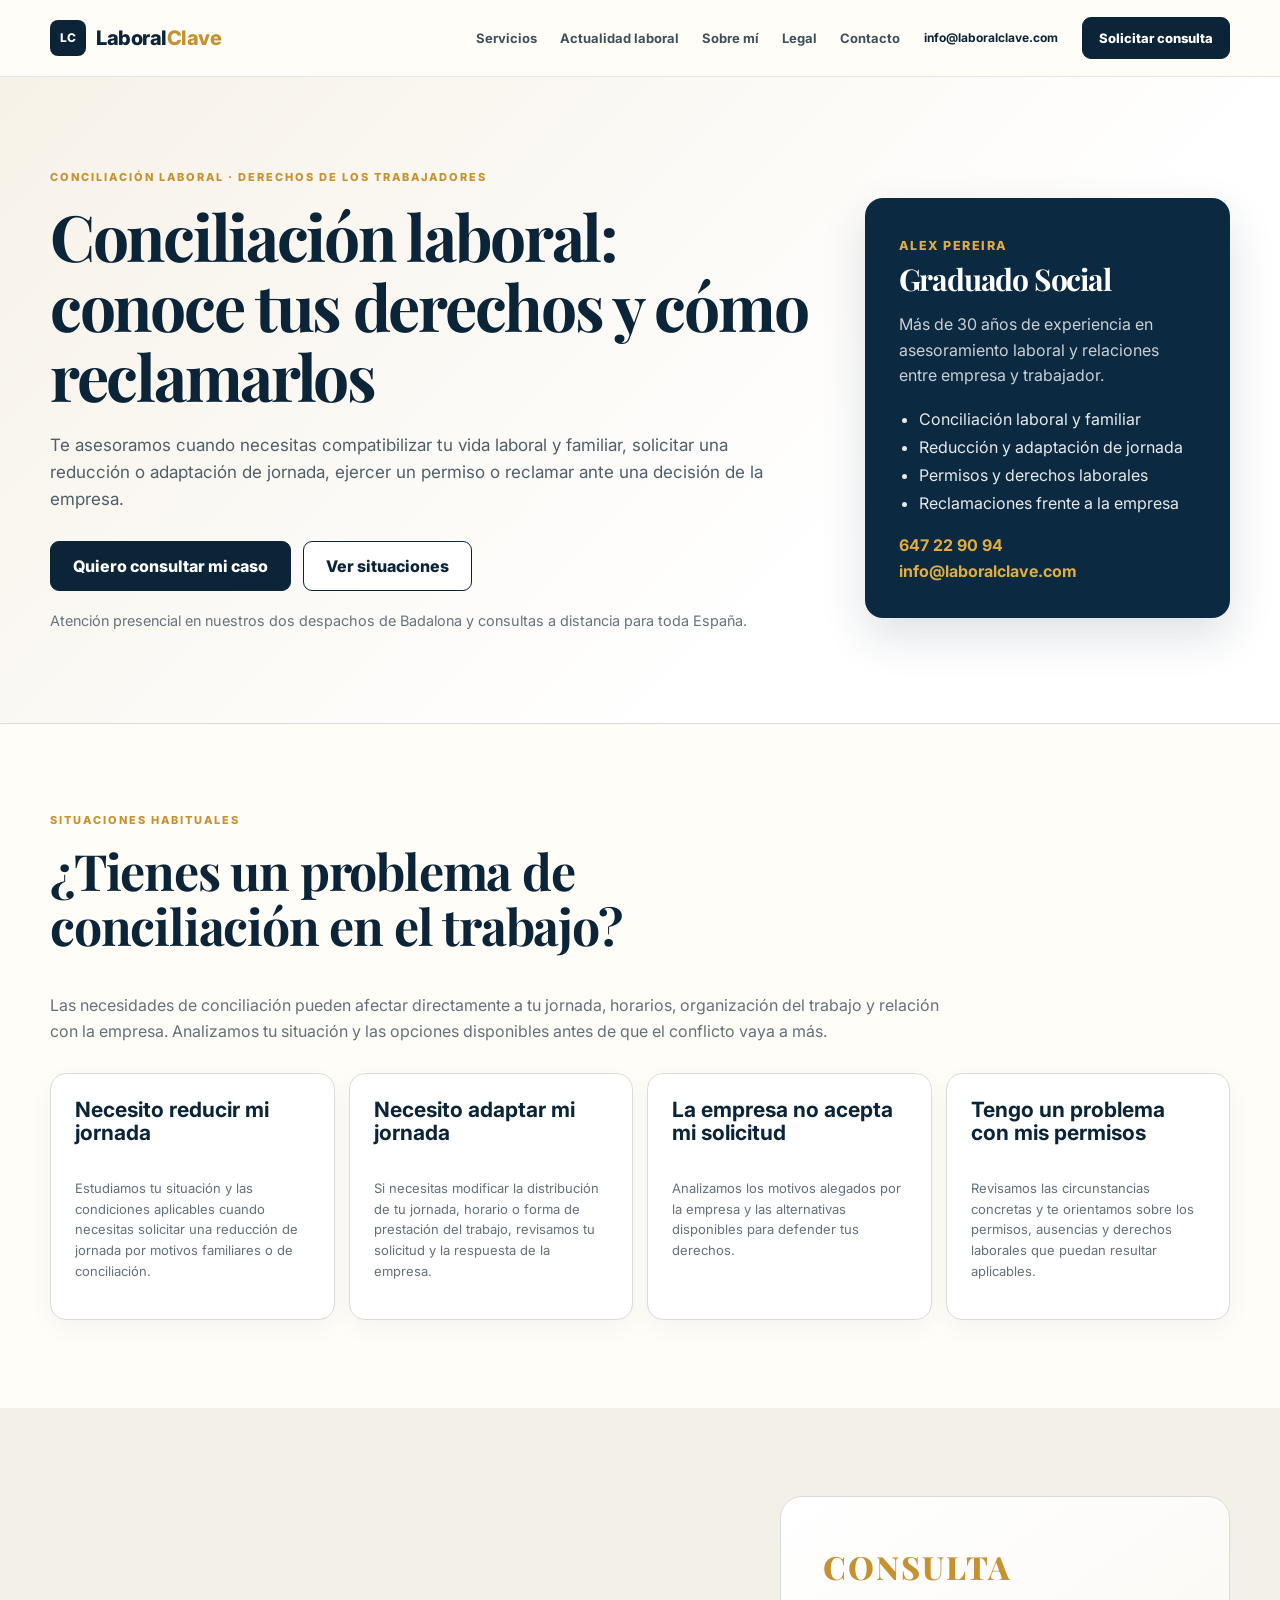
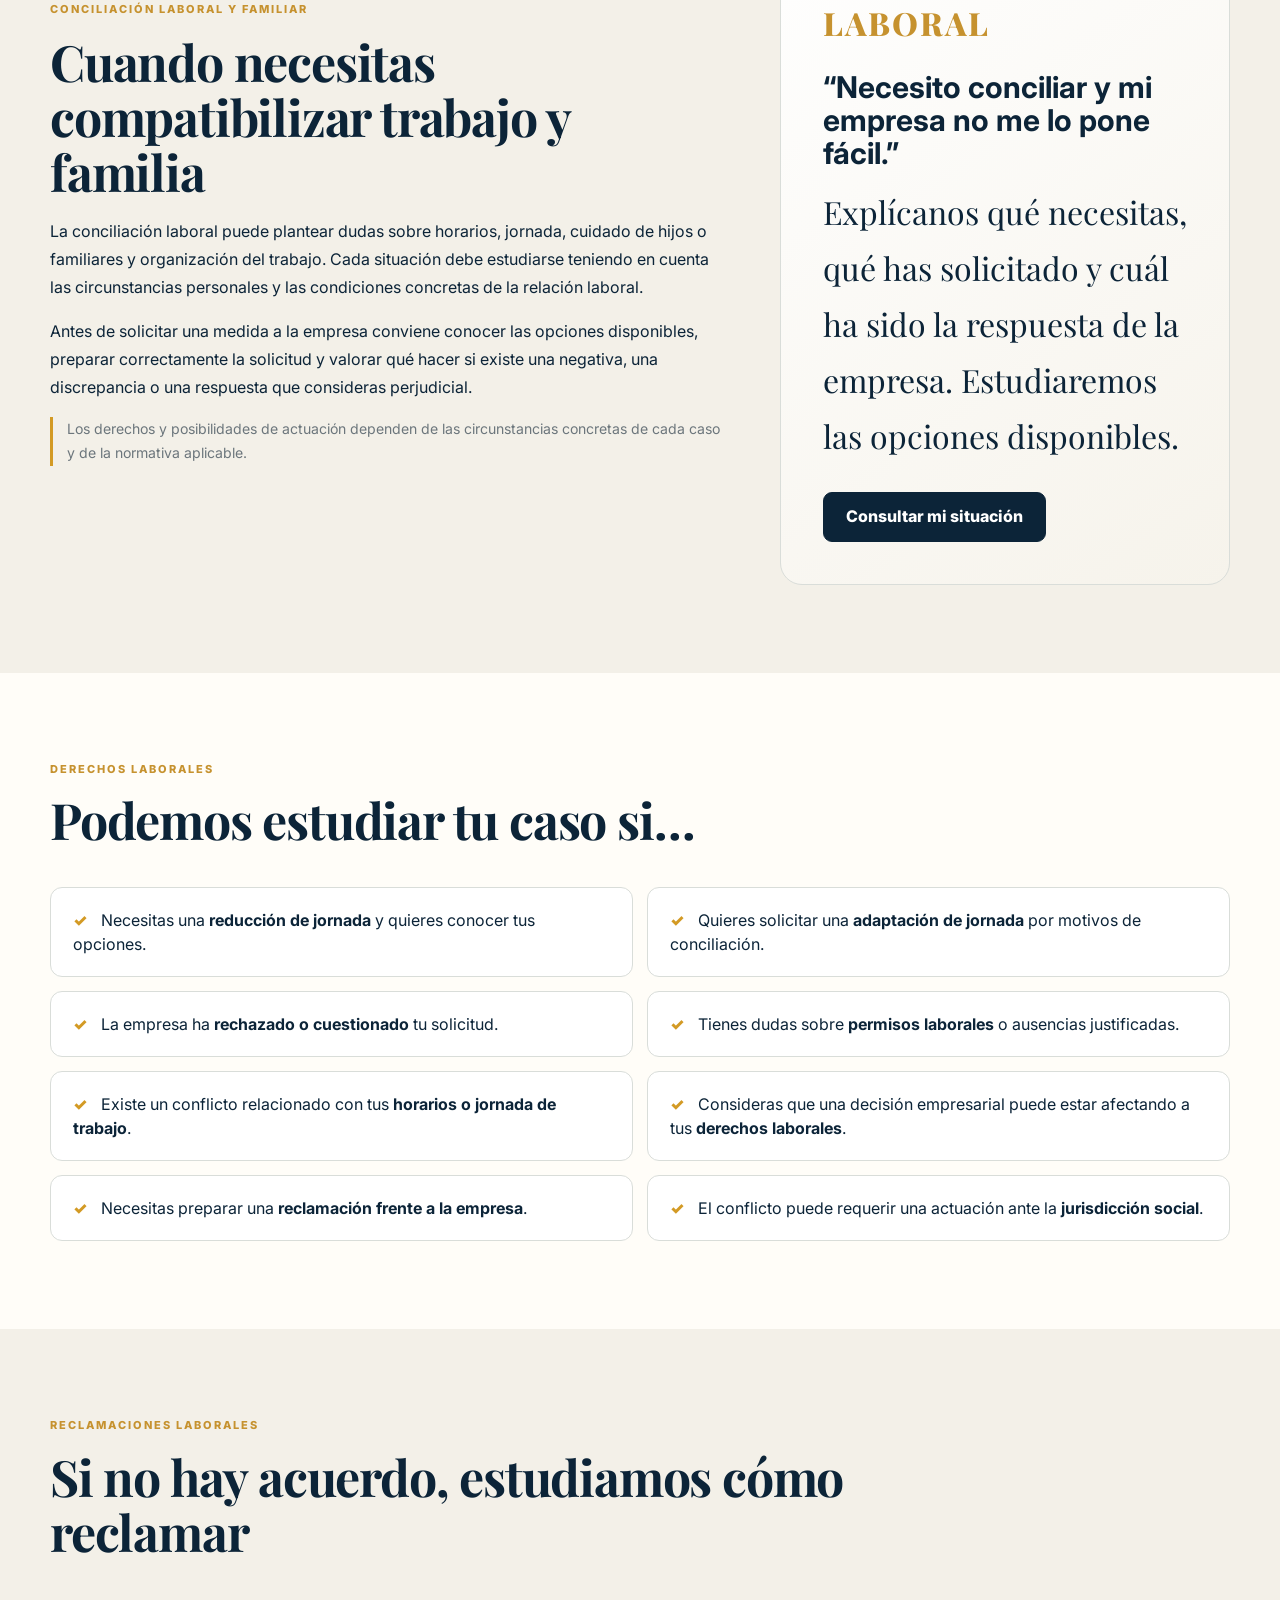
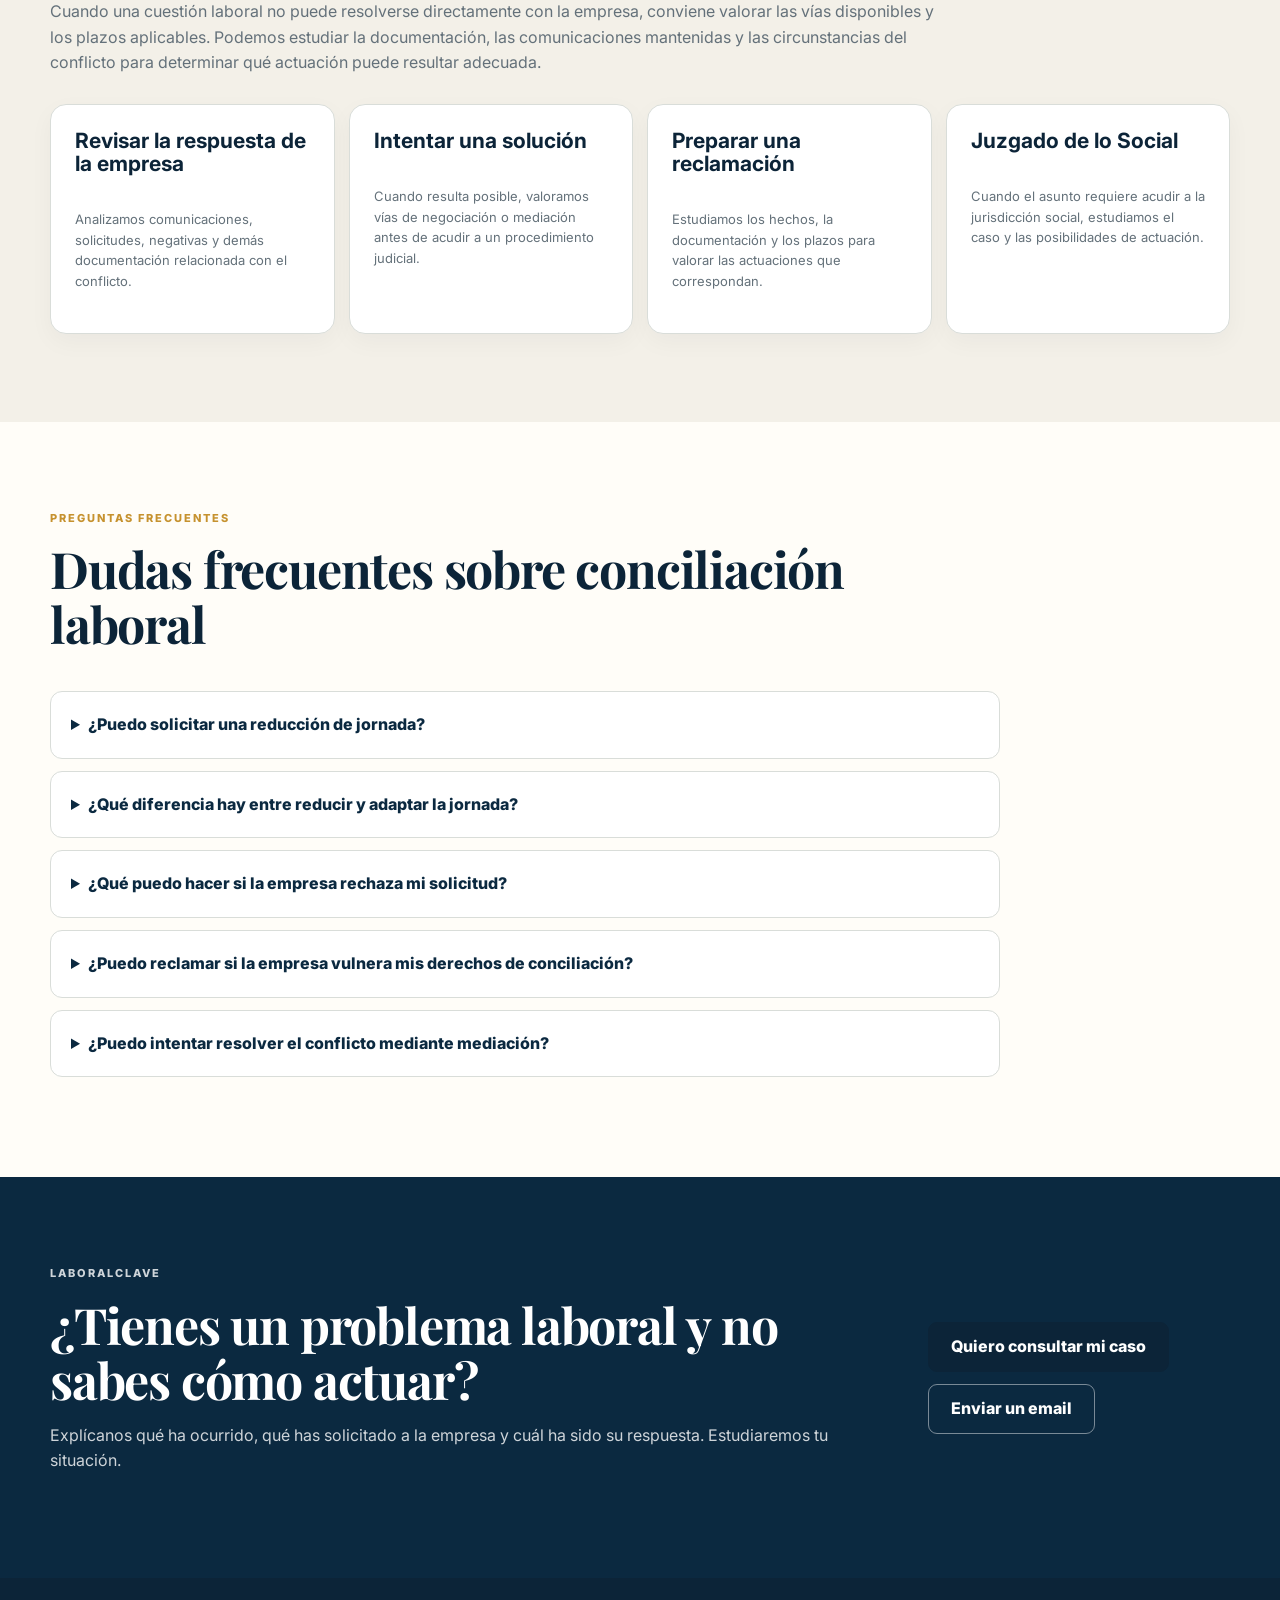
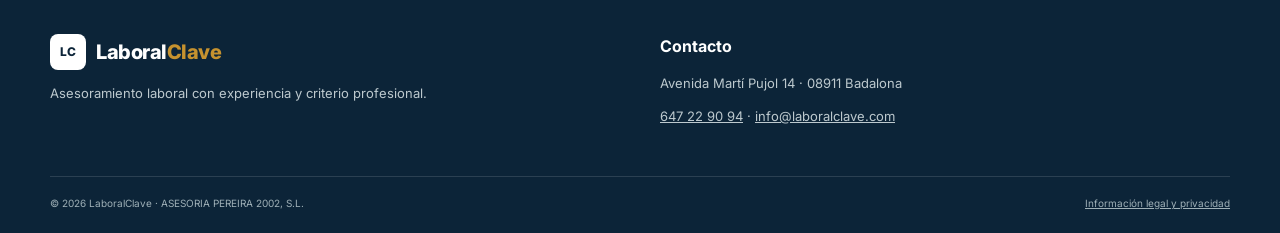
==== conciliacion/index.html @ 24114aa5 "Crear página de conciliación laboral y derechos This HTML file provides information and resources re" ====
<!doctype html>
<html lang="es">
<head>
  <meta charset="utf-8">
  <meta name="viewport" content="width=device-width, initial-scale=1">

  <title>Conciliación Laboral y Derechos de los Trabajadores | LaboralClave</title>

  <meta name="description" content="Asesoramiento sobre conciliación laboral, reducción y adaptación de jornada, permisos, reclamaciones laborales y derechos de los trabajadores.">

  <meta name="robots" content="index, follow, max-image-preview:large">

  <link rel="canonical" href="https://www.laboralclave.com/conciliacion/">

  <meta property="og:type" content="website">
  <meta property="og:locale" content="es_ES">
  <meta property="og:site_name" content="LaboralClave">
  <meta property="og:title" content="Conciliación Laboral y Derechos de los Trabajadores | LaboralClave">
  <meta property="og:description" content="Asesoramiento sobre conciliación laboral, reducción y adaptación de jornada, permisos, reclamaciones y derechos de los trabajadores.">
  <meta property="og:url" content="https://www.laboralclave.com/conciliacion/">

  <meta name="twitter:card" content="summary_large_image">

  <link rel="preconnect" href="https://fonts.googleapis.com">
  <link rel="preconnect" href="https://fonts.gstatic.com" crossorigin>
  <link href="https://fonts.googleapis.com/css2?family=Inter:wght@400;500;600;700;800&family=Playfair+Display:wght@700&display=swap" rel="stylesheet">

  <link rel="stylesheet" href="../styles.css">

  <script type="application/ld+json">
  {
    "@context":"https://schema.org",
    "@type":"Service",
    "name":"Asesoramiento en conciliación laboral y derechos de los trabajadores",
    "provider":{
      "@type":"Organization",
      "name":"LaboralClave",
      "url":"https://www.laboralclave.com/"
    },
    "areaServed":"ES",
    "url":"https://www.laboralclave.com/conciliacion/",
    "description":"Asesoramiento profesional sobre conciliación laboral, reducción y adaptación de jornada, permisos, reclamaciones y derechos de los trabajadores."
  }
  </script>
</head>

<body>

<header class="site-header">
  <div class="wrap nav">
    <a class="brand" href="../" aria-label="LaboralClave, inicio">
      <span class="brand-mark">LC</span>
      <span>Laboral<span>Clave</span></span>
    </a>

    <button class="menu-toggle" aria-expanded="false" aria-controls="main-nav">Menú</button>

    <nav id="main-nav" class="main-nav" aria-label="Navegación principal">
      <a href="../#servicios">Servicios</a>
      <a href="../#actualidad">Actualidad laboral</a>
      <a href="../#sobre-mi">Sobre mí</a>
      <a href="../#cumplimiento">Legal</a>
      <a href="../#contacto">Contacto</a>
    </nav>

    <a class="header-email" href="mailto:info@laboralclave.com">info@laboralclave.com</a>

    <a class="btn btn-small desktop-cta" href="../#contacto">Solicitar consulta</a>
  </div>
</header>

<main>

<section class="service-hero">
  <div class="wrap service-hero-grid">

    <div>
      <p class="eyebrow">Conciliación laboral · Derechos de los trabajadores</p>

      <h1>Conciliación laboral: conoce tus derechos y cómo reclamarlos</h1>

      <p class="hero-lead">
        Te asesoramos cuando necesitas compatibilizar tu vida laboral y familiar,
        solicitar una reducción o adaptación de jornada, ejercer un permiso o
        reclamar ante una decisión de la empresa.
      </p>

      <div class="hero-actions">
        <a class="btn" href="../#contacto">Quiero consultar mi caso</a>
        <a class="btn btn-secondary" href="#situaciones">Ver situaciones</a>
      </div>

      <p class="service-note">
        Atención presencial en nuestros dos despachos de Badalona y consultas a distancia para toda España.
      </p>
    </div>

    <aside class="service-summary">
      <span class="service-kicker">Alex Pereira</span>

      <h2>Graduado Social</h2>

      <p>
        Más de 30 años de experiencia en asesoramiento laboral y relaciones entre empresa y trabajador.
      </p>

      <ul>
        <li>Conciliación laboral y familiar</li>
        <li>Reducción y adaptación de jornada</li>
        <li>Permisos y derechos laborales</li>
        <li>Reclamaciones frente a la empresa</li>
      </ul>

      <a href="tel:+34647229094">647 22 90 94</a><br>
      <a href="mailto:info@laboralclave.com">info@laboralclave.com</a>
    </aside>

  </div>
</section>


<section class="section" id="situaciones">
  <div class="wrap">

    <div class="section-heading">
      <p class="eyebrow">Situaciones habituales</p>
      <h2>¿Tienes un problema de conciliación en el trabajo?</h2>
    </div>

    <p class="section-text service-intro">
      Las necesidades de conciliación pueden afectar directamente a tu jornada,
      horarios, organización del trabajo y relación con la empresa.
      Analizamos tu situación y las opciones disponibles antes de que el conflicto vaya a más.
    </p>

    <div class="cards service-cards">

      <article class="card">
        <h3>Necesito reducir mi jornada</h3>
        <p>
          Estudiamos tu situación y las condiciones aplicables cuando necesitas
          solicitar una reducción de jornada por motivos familiares o de conciliación.
        </p>
      </article>

      <article class="card">
        <h3>Necesito adaptar mi jornada</h3>
        <p>
          Si necesitas modificar la distribución de tu jornada, horario o forma de prestación
          del trabajo, revisamos tu solicitud y la respuesta de la empresa.
        </p>
      </article>

      <article class="card">
        <h3>La empresa no acepta mi solicitud</h3>
        <p>
          Analizamos los motivos alegados por la empresa y las alternativas disponibles
          para defender tus derechos.
        </p>
      </article>

      <article class="card">
        <h3>Tengo un problema con mis permisos</h3>
        <p>
          Revisamos las circunstancias concretas y te orientamos sobre los permisos,
          ausencias y derechos laborales que puedan resultar aplicables.
        </p>
      </article>

    </div>
  </div>
</section>


<section class="section section-soft">
  <div class="wrap service-two-col">

    <div>
      <p class="eyebrow">Conciliación laboral y familiar</p>

      <h2>Cuando necesitas compatibilizar trabajo y familia</h2>

      <p>
        La conciliación laboral puede plantear dudas sobre horarios, jornada,
        cuidado de hijos o familiares y organización del trabajo.
        Cada situación debe estudiarse teniendo en cuenta las circunstancias personales
        y las condiciones concretas de la relación laboral.
      </p>

      <p>
        Antes de solicitar una medida a la empresa conviene conocer las opciones disponibles,
        preparar correctamente la solicitud y valorar qué hacer si existe una negativa,
        una discrepancia o una respuesta que consideras perjudicial.
      </p>

      <p class="service-disclaimer">
        Los derechos y posibilidades de actuación dependen de las circunstancias concretas
        de cada caso y de la normativa aplicable.
      </p>
    </div>

    <div class="quote-card service-cta-card">
      <p class="eyebrow">Consulta laboral</p>

      <h3>“Necesito conciliar y mi empresa no me lo pone fácil.”</h3>

      <p>
        Explícanos qué necesitas, qué has solicitado y cuál ha sido la respuesta de la empresa.
        Estudiaremos las opciones disponibles.
      </p>

      <a class="btn" href="../#contacto">Consultar mi situación</a>
    </div>

  </div>
</section>


<section class="section">
  <div class="wrap">

    <div class="section-heading">
      <p class="eyebrow">Derechos laborales</p>

      <h2>Podemos estudiar tu caso si…</h2>
    </div>

    <div class="service-check-grid">

      <div>
        Necesitas una <strong>reducción de jornada</strong> y quieres conocer tus opciones.
      </div>

      <div>
        Quieres solicitar una <strong>adaptación de jornada</strong> por motivos de conciliación.
      </div>

      <div>
        La empresa ha <strong>rechazado o cuestionado</strong> tu solicitud.
      </div>

      <div>
        Tienes dudas sobre <strong>permisos laborales</strong> o ausencias justificadas.
      </div>

      <div>
        Existe un conflicto relacionado con tus <strong>horarios o jornada de trabajo</strong>.
      </div>

      <div>
        Consideras que una decisión empresarial puede estar afectando a tus
        <strong>derechos laborales</strong>.
      </div>

      <div>
        Necesitas preparar una <strong>reclamación frente a la empresa</strong>.
      </div>

      <div>
        El conflicto puede requerir una actuación ante la
        <strong>jurisdicción social</strong>.
      </div>

    </div>

  </div>
</section>


<section class="section section-soft">
  <div class="wrap">

    <div class="section-heading">
      <p class="eyebrow">Reclamaciones laborales</p>

      <h2>Si no hay acuerdo, estudiamos cómo reclamar</h2>
    </div>

    <p class="section-text service-intro">
      Cuando una cuestión laboral no puede resolverse directamente con la empresa,
      conviene valorar las vías disponibles y los plazos aplicables.
      Podemos estudiar la documentación, las comunicaciones mantenidas y las circunstancias
      del conflicto para determinar qué actuación puede resultar adecuada.
    </p>

    <div class="cards service-cards">

      <article class="card">
        <h3>Revisar la respuesta de la empresa</h3>
        <p>
          Analizamos comunicaciones, solicitudes, negativas y demás documentación
          relacionada con el conflicto.
        </p>
      </article>

      <article class="card">
        <h3>Intentar una solución</h3>
        <p>
          Cuando resulta posible, valoramos vías de negociación o mediación
          antes de acudir a un procedimiento judicial.
        </p>
      </article>

      <article class="card">
        <h3>Preparar una reclamación</h3>
        <p>
          Estudiamos los hechos, la documentación y los plazos para valorar
          las actuaciones que correspondan.
        </p>
      </article>

      <article class="card">
        <h3>Juzgado de lo Social</h3>
        <p>
          Cuando el asunto requiere acudir a la jurisdicción social,
          estudiamos el caso y las posibilidades de actuación.
        </p>
      </article>

    </div>

  </div>
</section>


<section class="section">
  <div class="wrap">

    <div class="section-heading">
      <p class="eyebrow">Preguntas frecuentes</p>

      <h2>Dudas frecuentes sobre conciliación laboral</h2>
    </div>

    <div class="faq-list">

      <details>
        <summary>¿Puedo solicitar una reducción de jornada?</summary>
        <p>
          La posibilidad depende de las circunstancias del trabajador,
          del motivo de la solicitud y de los requisitos establecidos legalmente.
          Conviene estudiar cada situación antes de presentar la solicitud.
        </p>
      </details>

      <details>
        <summary>¿Qué diferencia hay entre reducir y adaptar la jornada?</summary>
        <p>
          Son medidas diferentes. La reducción afecta a la duración de la jornada,
          mientras que la adaptación puede afectar a su distribución, horario
          u organización. La respuesta depende de las circunstancias concretas.
        </p>
      </details>

      <details>
        <summary>¿Qué puedo hacer si la empresa rechaza mi solicitud?</summary>
        <p>
          Conviene revisar la solicitud presentada, la respuesta de la empresa,
          las circunstancias familiares y laborales y los plazos aplicables
          para determinar qué opciones existen.
        </p>
      </details>

      <details>
        <summary>¿Puedo reclamar si la empresa vulnera mis derechos de conciliación?</summary>
        <p>
          Puede existir la posibilidad de reclamar, pero es necesario estudiar
          los hechos, la documentación y la medida concreta solicitada para
          determinar la vía adecuada.
        </p>
      </details>

      <details>
        <summary>¿Puedo intentar resolver el conflicto mediante mediación?</summary>
        <p>
          Dependiendo de las circunstancias, la negociación o la mediación pueden
          ser alternativas para intentar alcanzar una solución antes de acudir
          a un procedimiento judicial.
        </p>
      </details>

    </div>

  </div>
</section>


<section class="section service-final">
  <div class="wrap service-final-inner">

    <div>
      <p class="eyebrow">LaboralClave</p>

      <h2>¿Tienes un problema laboral y no sabes cómo actuar?</h2>

      <p>
        Explícanos qué ha ocurrido, qué has solicitado a la empresa
        y cuál ha sido su respuesta. Estudiaremos tu situación.
      </p>
    </div>

    <div class="hero-actions">
      <a class="btn" href="../#contacto">Quiero consultar mi caso</a>
      <a class="btn btn-secondary" href="mailto:info@laboralclave.com">Enviar un email</a>
    </div>

  </div>
</section>

</main>


<footer class="site-footer">
  <div class="wrap footer-grid">

    <div>
      <a class="brand footer-brand" href="../">
        <span class="brand-mark">LC</span>
        <span>Laboral<span>Clave</span></span>
      </a>

      <p>Asesoramiento laboral con experiencia y criterio profesional.</p>
    </div>

    <div>
      <strong>Contacto</strong>
      <p>Avenida Martí Pujol 14 · 08911 Badalona</p>
      <p>
        <a href="tel:+34647229094">647 22 90 94</a> ·
        <a href="mailto:info@laboralclave.com">info@laboralclave.com</a>
      </p>
    </div>

  </div>

  <div class="wrap legal-line">
    <span>© 2026 LaboralClave · ASESORIA PEREIRA 2002, S.L.</span>
    <a href="../#cumplimiento">Información legal y privacidad</a>
  </div>
</footer>

<script src="../script.js"></script>

</body>
</html>
---- styles.css ----
:root{
  --ink:#0c2438;
  --ink-2:#12344d;
  --muted:#64717a;
  --cream:#f3f0e8;
  --paper:#fffdf8;
  --accent:#c6922f;
  --line:#d9ddd9;
  --white:#ffffff;
}
*{box-sizing:border-box}
html{scroll-behavior:smooth}
body{
  margin:0;
  font-family:Inter,system-ui,-apple-system,BlinkMacSystemFont,"Segoe UI",sans-serif;
  color:var(--ink);
  background:var(--paper);
  line-height:1.6;
}
img{max-width:100%;display:block}
a{color:inherit}
.wrap{width:min(1180px,calc(100% - 40px));margin:0 auto}

.site-header{
  position:sticky;top:0;z-index:50;
  background:rgba(255,253,248,.96);
  backdrop-filter:blur(14px);
  border-bottom:1px solid rgba(12,36,56,.10)
}
.nav{min-height:76px;display:flex;align-items:center;gap:24px}
.brand{display:flex;align-items:center;gap:10px;text-decoration:none;font-weight:800;font-size:20px;letter-spacing:-.5px}
.brand>span:last-child>span{color:var(--accent)}
.brand-mark{width:36px;height:36px;border-radius:8px;display:grid;place-items:center;background:var(--ink);color:#fff;font-size:12px;letter-spacing:.5px}
.main-nav{display:flex;gap:23px;margin-left:auto}
.main-nav a{text-decoration:none;font-size:13px;font-weight:700;color:#40505b}
.header-email{font-size:12px;text-decoration:none;font-weight:700}
.menu-toggle{display:none;background:none;border:0;font:inherit;font-weight:700}

.btn{
  display:inline-flex;justify-content:center;align-items:center;min-height:50px;padding:0 22px;
  border-radius:9px;background:var(--ink);color:#fff;text-decoration:none;
  font:inherit;font-weight:800;border:1px solid var(--ink);cursor:pointer;transition:.2s transform,.2s opacity
}
.btn:hover{transform:translateY(-1px);opacity:.92}
.btn-small{min-height:42px;padding:0 16px;font-size:13px}
.btn-secondary{background:#fff;color:var(--ink)}
.btn-dark{background:var(--ink);font-size:14px}

.hero{
  position:relative;overflow:hidden;padding:88px 0 78px;
  background:
    linear-gradient(90deg,rgba(246,243,235,.97) 0%,rgba(246,243,235,.89) 48%,rgba(13,44,65,.40) 100%),
    radial-gradient(circle at 82% 18%,rgba(255,255,255,.70),transparent 18%),
    linear-gradient(135deg,#edf2f4 0%,#d9e2e7 44%,#b8c7cf 100%);
}
.hero:before{
  content:"";position:absolute;inset:-30px;opacity:.24;filter:blur(10px);
  background:
    linear-gradient(90deg,transparent 7%,rgba(255,255,255,.95) 7% 11%,transparent 11% 22%,rgba(255,255,255,.75) 22% 26%,transparent 26% 100%),
    linear-gradient(0deg,transparent 28%,rgba(255,255,255,.7) 28% 33%,transparent 33% 100%),
    repeating-linear-gradient(90deg,rgba(12,36,56,.22) 0 2px,transparent 2px 145px);
  transform:scale(1.04)
}
.hero-grid{position:relative;z-index:2;display:grid;grid-template-columns:1.15fr .85fr;gap:70px;align-items:center}
.hero-copy{background:rgba(255,255,255,.92);padding:44px;border-radius:24px;box-shadow:0 30px 70px rgba(15,40,55,.17)}
.eyebrow{margin:0 0 14px;text-transform:uppercase;letter-spacing:2px;color:var(--accent);font-size:11px;font-weight:800}
h1,h2,h3,h4{margin-top:0;line-height:1.1}
h1{font-family:"Playfair Display",Georgia,serif;font-size:clamp(46px,5vw,70px);letter-spacing:-2.3px;margin-bottom:24px}
h1 span{color:var(--accent)}
h2{font-family:"Playfair Display",Georgia,serif;font-size:clamp(34px,4vw,50px);letter-spacing:-1.2px;margin-bottom:18px}
h3{font-size:21px}
h4{font-size:16px;margin-top:28px}
.hero-lead{font-size:17px;color:#4f5f68;max-width:740px;margin-bottom:28px}
.hero-actions{display:flex;gap:12px;flex-wrap:wrap}
.trust-line{display:flex;gap:18px;flex-wrap:wrap;margin-top:28px;font-size:12px;color:#596970;font-weight:700}
.trust-line b{font-size:19px;color:var(--accent);margin-right:4px}
.hero-side{display:grid;gap:18px}
.portrait-card{position:relative;width:min(370px,100%);justify-self:center}
.portrait-frame{border-radius:16px;overflow:hidden;background:#ececec;box-shadow:0 25px 60px rgba(7,32,49,.23)}
.portrait-frame img{width:100%;height:auto;max-height:430px;object-fit:contain;object-position:center}
.portrait-caption{position:absolute;left:16px;bottom:16px;background:rgba(255,255,255,.95);padding:12px 16px;border-radius:10px;box-shadow:0 10px 25px rgba(0,0,0,.12);display:flex;flex-direction:column}
.portrait-caption strong{font-size:15px}.portrait-caption span{font-size:11px;color:var(--muted)}
.hero-contact-card{display:grid;grid-template-columns:repeat(3,1fr);background:var(--ink);color:#fff;border-radius:16px;overflow:hidden;box-shadow:0 18px 45px rgba(7,32,49,.22)}
.hero-contact-card>div{padding:16px;border-right:1px solid rgba(255,255,255,.16)}
.hero-contact-card>div:last-child{border-right:0}
.hero-contact-card strong{display:block;color:#d7ae62;font-size:10px;text-transform:uppercase;letter-spacing:1px;margin-bottom:6px}
.hero-contact-card a,.hero-contact-card span{font-size:11px;text-decoration:none;color:#fff}

.section{padding:88px 0}
.section-soft{background:var(--cream)}
.section-heading{max-width:800px;margin-bottom:40px}
.section-heading>p:last-child,.section-text,.about-copy p{color:var(--muted)}
.cards{display:grid;grid-template-columns:repeat(4,1fr);gap:14px}
.card{min-height:250px;padding:24px;border:1px solid var(--line);background:#fff;border-radius:16px;display:flex;flex-direction:column;box-shadow:0 8px 25px rgba(12,36,56,.04)}
.card-no{font-size:10px;font-weight:800;color:var(--accent);letter-spacing:1.4px;margin-bottom:22px}
.card p{color:var(--muted);font-size:13px}
.card a{margin-top:auto;text-decoration:none;font-size:12px;font-weight:800;color:var(--ink)}
.social-grid,.about-grid,.contact-grid{display:grid;grid-template-columns:1fr 1fr;gap:70px;align-items:start}
.social-grid > div:first-child{padding-top:12px}
.social-grid > div:first-child .eyebrow{margin-bottom:28px}
.social-grid > div:first-child h2{margin-bottom:28px}
.social-grid > div:first-child .section-text{margin-bottom:30px;line-height:1.75}
.social-actions{display:flex;gap:14px;flex-wrap:wrap;margin-top:0}
.social-actions .btn{min-width:190px;min-height:56px;padding:16px 22px;display:inline-flex;align-items:center;justify-content:center}
.content-preview{padding:34px;border-radius:22px;background:var(--ink);color:#fff;box-shadow:0 24px 50px rgba(12,36,56,.14)}
.content-preview>p{color:#cbd3d8}
.preview-chip{display:inline-block;padding:6px 10px;border-radius:999px;background:rgba(255,255,255,.09);font-size:10px;font-weight:800;letter-spacing:1.3px;margin-bottom:18px}
.preview-intro{margin-bottom:22px}
.latest-content{display:grid;grid-template-columns:1fr 1fr;gap:14px;margin-top:22px}
.video-card{overflow:hidden;border:1px solid rgba(255,255,255,.12);border-radius:14px;background:rgba(255,255,255,.07)}
.video-card video{display:block;width:100%;aspect-ratio:16/10;object-fit:cover;background:#071b2a}
.video-card-copy{padding:14px}
.content-tag{display:block;margin-bottom:7px;color:var(--accent);font-size:9px;font-weight:800;letter-spacing:1px}
.video-card h4{margin:0 0 7px;font-size:14px;line-height:1.3;color:#fff}
.video-card p{margin:0;color:#cbd3d8;font-size:11px;line-height:1.55}
.quote-card{padding:42px;border:1px solid var(--line);border-radius:22px;background:linear-gradient(145deg,#fff,#f6f3eb)}
.quote-card p{font-family:"Playfair Display",Georgia,serif;font-size:32px;line-height:1.2;margin:0 0 20px}
.quote-card span{font-size:12px;color:var(--muted);font-weight:800}

.legal-section{background:#f7f7f4}
.legal-tabs{display:grid;grid-template-columns:repeat(4,1fr);gap:8px;margin-bottom:16px}
.legal-tab{padding:16px;border:1px solid var(--line);background:#fff;border-radius:10px;font:inherit;font-size:12px;font-weight:800;color:var(--ink);cursor:pointer}
.legal-tab.active{background:var(--ink);color:#fff;border-color:var(--ink)}
.legal-panel{display:none;background:#fff;border:1px solid var(--line);border-radius:16px;padding:34px;box-shadow:0 14px 35px rgba(12,36,56,.05)}
.legal-panel.active{display:block}
.legal-panel p,.legal-panel li{font-size:13px;color:#53626a}
.legal-panel a{color:var(--ink);font-weight:700}
.legal-panel ul{padding-left:20px}
.legal-data{display:grid;grid-template-columns:1fr 1fr;border:1px solid var(--line);border-radius:12px;overflow:hidden}
.legal-data div{display:contents}
.legal-data dt,.legal-data dd{margin:0;padding:11px 14px;border-bottom:1px solid var(--line);font-size:12px}
.legal-data dt{font-weight:800;background:#f4f5f4}
.legal-data dd{background:#fff}
.legal-data div:last-child dt,.legal-data div:last-child dd{border-bottom:0}

.contact-section{background:#edf0ef}
.contact-details{display:grid;gap:8px;margin-top:26px}
.contact-details a{text-decoration:none}
.contact-form{background:#fff;padding:30px;border-radius:20px;box-shadow:0 20px 50px rgba(12,36,56,.08)}
.contact-form label{display:block;font-size:13px;font-weight:700;margin-bottom:16px}
input,select,textarea{width:100%;margin-top:7px;border:1px solid #d4d9d8;border-radius:10px;padding:13px 14px;background:#fcfcfa;color:var(--ink);font:inherit}
textarea{resize:vertical}
.privacy-check{display:flex!important;gap:10px;align-items:flex-start;font-weight:500!important;color:#596970}
.privacy-check input{width:auto;margin-top:4px}
.privacy-check span{font-size:11px}
.form-message{margin:12px 0 0;color:var(--muted);font-size:12px}

.site-footer{background:var(--ink);color:#fff;padding:56px 0 22px}
.footer-grid{display:grid;grid-template-columns:1fr 1fr;gap:40px}
.footer-brand .brand-mark{background:#fff;color:var(--ink)}
.footer-grid p{color:#bdc9ce;max-width:460px;font-size:13px}
.footer-grid a{color:inherit}
.footer-links{display:grid;grid-template-columns:1fr 1fr;gap:11px;align-content:start}
.footer-links a{color:#d9e1e4;text-decoration:none;font-size:12px}
.legal-line{border-top:1px solid rgba(255,255,255,.13);margin-top:36px;padding-top:18px;display:flex;justify-content:space-between;gap:20px;color:#9fb0b7;font-size:10px}

.cookie-banner{
  position:fixed;left:20px;right:20px;bottom:18px;z-index:100;
  display:none;align-items:center;justify-content:space-between;gap:24px;
  padding:18px 20px;background:#fff;border:1px solid var(--line);border-radius:14px;
  box-shadow:0 20px 55px rgba(0,0,0,.18)
}
.cookie-banner.show{display:flex}
.cookie-banner strong{font-size:14px}
.cookie-banner p{margin:5px 0 0;font-size:11px;color:var(--muted);max-width:760px}
.cookie-actions{display:flex;gap:8px;align-items:center;flex-wrap:wrap}
.cookie-actions a{font-size:11px;font-weight:700}

@media (max-width:1000px){
  .cards{grid-template-columns:1fr 1fr}
  .header-email{display:none}
}
@media (max-width:900px){
  .desktop-cta{display:none}
  .menu-toggle{display:block;margin-left:auto}
  .main-nav{display:none;position:absolute;left:20px;right:20px;top:72px;background:#fff;border:1px solid var(--line);border-radius:15px;padding:18px;box-shadow:0 18px 40px rgba(12,36,56,.12);flex-direction:column;gap:14px}
  .main-nav.open{display:flex}
  .hero-grid,.social-grid,.about-grid,.contact-grid{grid-template-columns:1fr;gap:44px}
  .hero{padding-top:62px}
  .hero-side{max-width:560px;margin:0 auto;width:100%}
  .legal-tabs{grid-template-columns:1fr 1fr}
}
@media (max-width:620px){
  .wrap{width:min(100% - 28px,1180px)}
  .section{padding:66px 0}
  h1{font-size:44px;letter-spacing:-1.4px}
  h2{font-size:35px}
  .hero-copy{padding:26px 21px}
  .cards{grid-template-columns:1fr}
  .hero-contact-card{grid-template-columns:1fr}
  .hero-contact-card>div{border-right:0;border-bottom:1px solid rgba(255,255,255,.16)}
  .hero-contact-card>div:last-child{border-bottom:0}
  .legal-tabs{grid-template-columns:1fr}
  .legal-panel{padding:22px}
  .legal-data{grid-template-columns:1fr}
  .legal-data div{display:block;border-bottom:1px solid var(--line)}
  .legal-data dt,.legal-data dd{border-bottom:0}
  .preview-list{grid-template-columns:1fr}
  .footer-grid{grid-template-columns:1fr}
  .legal-line{flex-direction:column}
  .cookie-banner{flex-direction:column;align-items:flex-start}
}

.legal-section{border-top:1px solid var(--line)}
.legal-panels{margin-top:0}
.legal-panel{margin-top:14px}


/* ===== Versión 9: portada corregida, sin duplicados ===== */
.hero.hero-v9{
  position:relative;
  min-height:720px;
  padding:92px 0 82px;
  background:
    linear-gradient(90deg,rgba(250,247,239,.18) 0%,rgba(250,247,239,.09) 52%,rgba(250,247,239,.05) 100%),
    url("office-background.png") center center / cover no-repeat;
}
.hero.hero-v9::before{display:none!important}

.hero.hero-v9 .hero-grid{
  display:grid;
  grid-template-columns:1.12fr .88fr;
  gap:46px;
  align-items:center;
}

/* Texto de la izquierda: mantiene exactamente el contenido,
   con fondo claro pero suficientemente transparente para ver el despacho. */
.hero.hero-v9 .hero-copy{
  background:rgba(255,253,248,.68);
  border:1px solid rgba(255,255,255,.62);
  border-radius:22px;
  padding:42px 38px;
  box-shadow:0 18px 45px rgba(12,36,56,.10);
  backdrop-filter:blur(2px);
  -webkit-backdrop-filter:blur(2px);
}
.hero.hero-v9 .hero-copy h1{
  color:var(--ink);
  text-shadow:none;
}
.hero.hero-v9 .hero-copy h1 span{color:var(--accent)}
.hero.hero-v9 .hero-copy .hero-lead{color:#53636d}
.hero.hero-v9 .hero-copy .trust-line{color:#586872}

/* Derecha: foto + contacto, sin un recuadro exterior grande. */
.hero.hero-v9 .hero-side{
  display:grid;
  grid-template-columns:minmax(180px,.9fr) minmax(220px,1.1fr);
  gap:22px;
  align-items:center;
  background:transparent;
  border:0;
  box-shadow:none;
  padding:0;
}

.hero.hero-v9 .portrait-card{
  width:100%;
  background:transparent;
}
.hero.hero-v9 .portrait-frame{
  background:rgba(255,255,255,.48);
  border:1px solid rgba(255,255,255,.70);
  border-radius:14px;
  overflow:hidden;
  box-shadow:0 14px 34px rgba(12,36,56,.10);
}
.hero.hero-v9 .portrait-frame img{
  width:100%;
  height:auto;
  max-height:330px;
  object-fit:contain;
  object-position:center;
  background:transparent;
}
.hero.hero-v9 .portrait-caption{
  position:static;
  margin-top:10px;
  padding:0;
  background:transparent;
  box-shadow:none;
}
.hero.hero-v9 .portrait-caption strong{
  font-size:16px;
  color:#ffffff;
  text-shadow:0 2px 6px rgba(0,0,0,.55);
}

.hero.hero-v9 .portrait-caption span{
  font-size:12px;
  color:#ffffff;
  font-weight:700;
  text-shadow:0 2px 6px rgba(0,0,0,.55);
}

.hero.hero-v9 .hero-contact-card{
  display:flex;
  flex-direction:column;
  gap:0;
  background:rgba(255,253,248,.66);
  color:var(--ink);
  border:1px solid rgba(255,255,255,.62);
  border-radius:18px;
  padding:8px 18px;
  box-shadow:0 16px 38px rgba(12,36,56,.09);
  backdrop-filter:blur(2px);
  -webkit-backdrop-filter:blur(2px);
}
.hero.hero-v9 .hero-contact-card>div{
  padding:18px 0;
  border-right:0;
  border-bottom:1px solid rgba(12,36,56,.14);
}
.hero.hero-v9 .hero-contact-card>div:last-child{border-bottom:0}
.hero.hero-v9 .hero-contact-card strong{
  color:var(--accent);
  font-size:10px;
  text-transform:uppercase;
  letter-spacing:1px;
  margin-bottom:5px;
}
.hero.hero-v9 .hero-contact-card a,
.hero.hero-v9 .hero-contact-card span{
  color:var(--ink);
  font-size:13px;
  font-weight:600;
  text-decoration:none;
}

@media(max-width:980px){
  .hero.hero-v9 .hero-grid{grid-template-columns:1fr}
  .hero.hero-v9 .hero-side{
    grid-template-columns:210px 1fr;
    max-width:650px;
  }
}
@media(max-width:620px){
  .hero.hero-v9{
    min-height:auto;
    padding:64px 0 60px;
  }
  .hero.hero-v9 .hero-copy{
    padding:26px 20px;
    background:rgba(255,253,248,.78);
  }
  .hero.hero-v9 .hero-side{grid-template-columns:1fr}
  .hero.hero-v9 .portrait-card{max-width:220px;margin:0 auto}
  .hero.hero-v9 .hero-contact-card{background:rgba(255,253,248,.78)}
}

/* ===== Versión 11: fondo limpio y bien encuadrado ===== */
.hero.hero-v9{
  background:
    linear-gradient(90deg,rgba(250,247,239,.07) 0%,rgba(250,247,239,.025) 50%,rgba(250,247,239,.01) 100%),
    url("office-background.png") center center / cover no-repeat !important;
}


/* ===== Versión 12: tarjeta profesional derecha ===== */
.hero.hero-v9 .hero-contact-card.professional-card{
  padding:10px 20px 12px;
}
.hero.hero-v9 .professional-card .professional-item{
  padding:9px 0;
  border-bottom:1px solid rgba(12,36,56,.13);
}
.hero.hero-v9 .professional-card .professional-item strong{
  display:block;
  margin-bottom:4px;
}
.hero.hero-v9 .professional-card .credential{
  display:block;
  color:var(--ink);
  font-size:13px;
  font-weight:800;
  line-height:1.35;
}
.hero.hero-v9 .professional-card .social-item a{
  display:inline-block;
  color:var(--ink);
  font-size:13px;
  font-weight:700;
  text-decoration:none;
}
.hero.hero-v9 .professional-card .social-item a:hover{
  text-decoration:underline;
}
.hero.hero-v9 .professional-card .professional-address{
  padding:13px 0 3px;
  color:#64717a;
  font-size:10.5px;
  font-weight:600;
  line-height:1.4;
}
@media(max-width:620px){
  .hero.hero-v9 .professional-card{
    text-align:left;
  }
}

@media (max-width:760px){.latest-content{grid-template-columns:1fr}.video-card video{aspect-ratio:16/9}}

/* v14: miniaturas enlazadas a TikTok */
.video-thumb-link {
  position: relative;
  display: block;
  flex: 0 0 150px;
  width: 150px;
  aspect-ratio: 9 / 16;
  overflow: hidden;
  border-radius: 14px;
  background: #e9e2d7;
}
.video-thumb {
  width: 100%;
  height: 100%;
  display: block;
  object-fit: cover;
}
.play-badge {
  position: absolute;
  left: 50%;
  top: 50%;
  transform: translate(-50%, -50%);
  width: 44px;
  height: 44px;
  display: grid;
  place-items: center;
  border-radius: 50%;
  background: rgba(255,255,255,.92);
  color: #0b2940;
  box-shadow: 0 6px 18px rgba(0,0,0,.22);
  padding-left: 3px;
}
.tiktok-video-link {
  display: inline-block;
  margin-top: 8px;
  font-weight: 800;
  color: #d39a24;
  text-decoration: none;
}
.tiktok-video-link:hover,
.follow-strip a:hover { text-decoration: underline; }
.follow-strip {
  margin-top: 18px;
  padding-top: 16px;
  border-top: 1px solid rgba(255,255,255,.18);
  display: flex;
  gap: 12px;
  align-items: center;
  justify-content: space-between;
  flex-wrap: wrap;
  font-size: .9rem;
}
.follow-strip a {
  display: inline-flex;
  align-items: center;
  padding: 10px 14px;
  border: 1px solid rgba(211,154,36,.7);
  border-radius: 10px;
  color: #fff;
  text-decoration: none;
  font-weight: 800;
}
@media (max-width: 680px) {
  .video-thumb-link { flex-basis: 112px; width: 112px; }
}


/* v16: página SEO Jubilación y Pensiones */
.service-hero{padding:92px 0 76px;background:linear-gradient(135deg,#f7f2e8 0%,#fff 68%);border-bottom:1px solid var(--line)}
.service-hero-grid{display:grid;grid-template-columns:1.35fr .65fr;gap:56px;align-items:center}
.service-hero h1{max-width:850px;margin:10px 0 20px}
.service-note{margin-top:18px;font-size:.9rem;color:#66747c}
.service-summary{background:#0b2940;color:#fff;padding:34px;border-radius:18px;box-shadow:0 18px 45px rgba(11,41,64,.14)}
.service-summary h2{font-size:30px;margin:6px 0 10px;color:#fff}
.service-summary p{color:rgba(255,255,255,.78)}
.service-summary ul{padding-left:20px;line-height:1.75;color:rgba(255,255,255,.9)}
.service-summary a{color:#e0ad43;font-weight:700;text-decoration:none}
.service-kicker{font-size:.78rem;text-transform:uppercase;letter-spacing:.12em;color:#e0ad43;font-weight:800}
.service-intro{max-width:900px;margin-bottom:28px}
.service-cards .card{min-height:230px}
.service-two-col{display:grid;grid-template-columns:1.2fr .8fr;gap:54px;align-items:center}
.service-two-col p{line-height:1.75}
.service-disclaimer{font-size:.88rem;color:#6c767c;border-left:3px solid #d39a24;padding-left:14px}
.service-cta-card h3{font-size:30px;margin:8px 0 14px}
.service-cta-card .btn{margin-top:8px}
.service-check-grid{display:grid;grid-template-columns:repeat(2,1fr);gap:14px;margin-top:26px}
.service-check-grid div{background:#fff;border:1px solid var(--line);border-radius:12px;padding:20px 22px;line-height:1.5}
.service-check-grid div::before{content:"✓";color:#d39a24;font-weight:900;margin-right:10px}
.faq-list{max-width:950px;margin-top:24px}
.faq-list details{background:#fff;border:1px solid var(--line);border-radius:12px;padding:0 20px;margin-bottom:12px}
.faq-list summary{cursor:pointer;font-weight:800;padding:20px 0;color:#0b2940}
.faq-list details p{padding:0 0 20px;margin:0;line-height:1.7;color:#52616a}
.service-final{background:#0b2940;color:#fff}
.service-final h2{color:#fff;margin:6px 0 10px}
.service-final p{color:rgba(255,255,255,.8)}
.service-final-inner{display:flex;justify-content:space-between;align-items:center;gap:40px}
.service-final .btn-secondary{background:transparent;border-color:rgba(255,255,255,.45);color:#fff}
@media(max-width:900px){.service-hero-grid,.service-two-col{grid-template-columns:1fr}.service-final-inner{display:block}.service-final .hero-actions{margin-top:24px}}
@media(max-width:680px){.service-hero{padding:58px 0 50px}.service-check-grid{grid-template-columns:1fr}.service-summary{padding:26px}.service-final-inner .hero-actions{display:flex;flex-direction:column;align-items:stretch}}
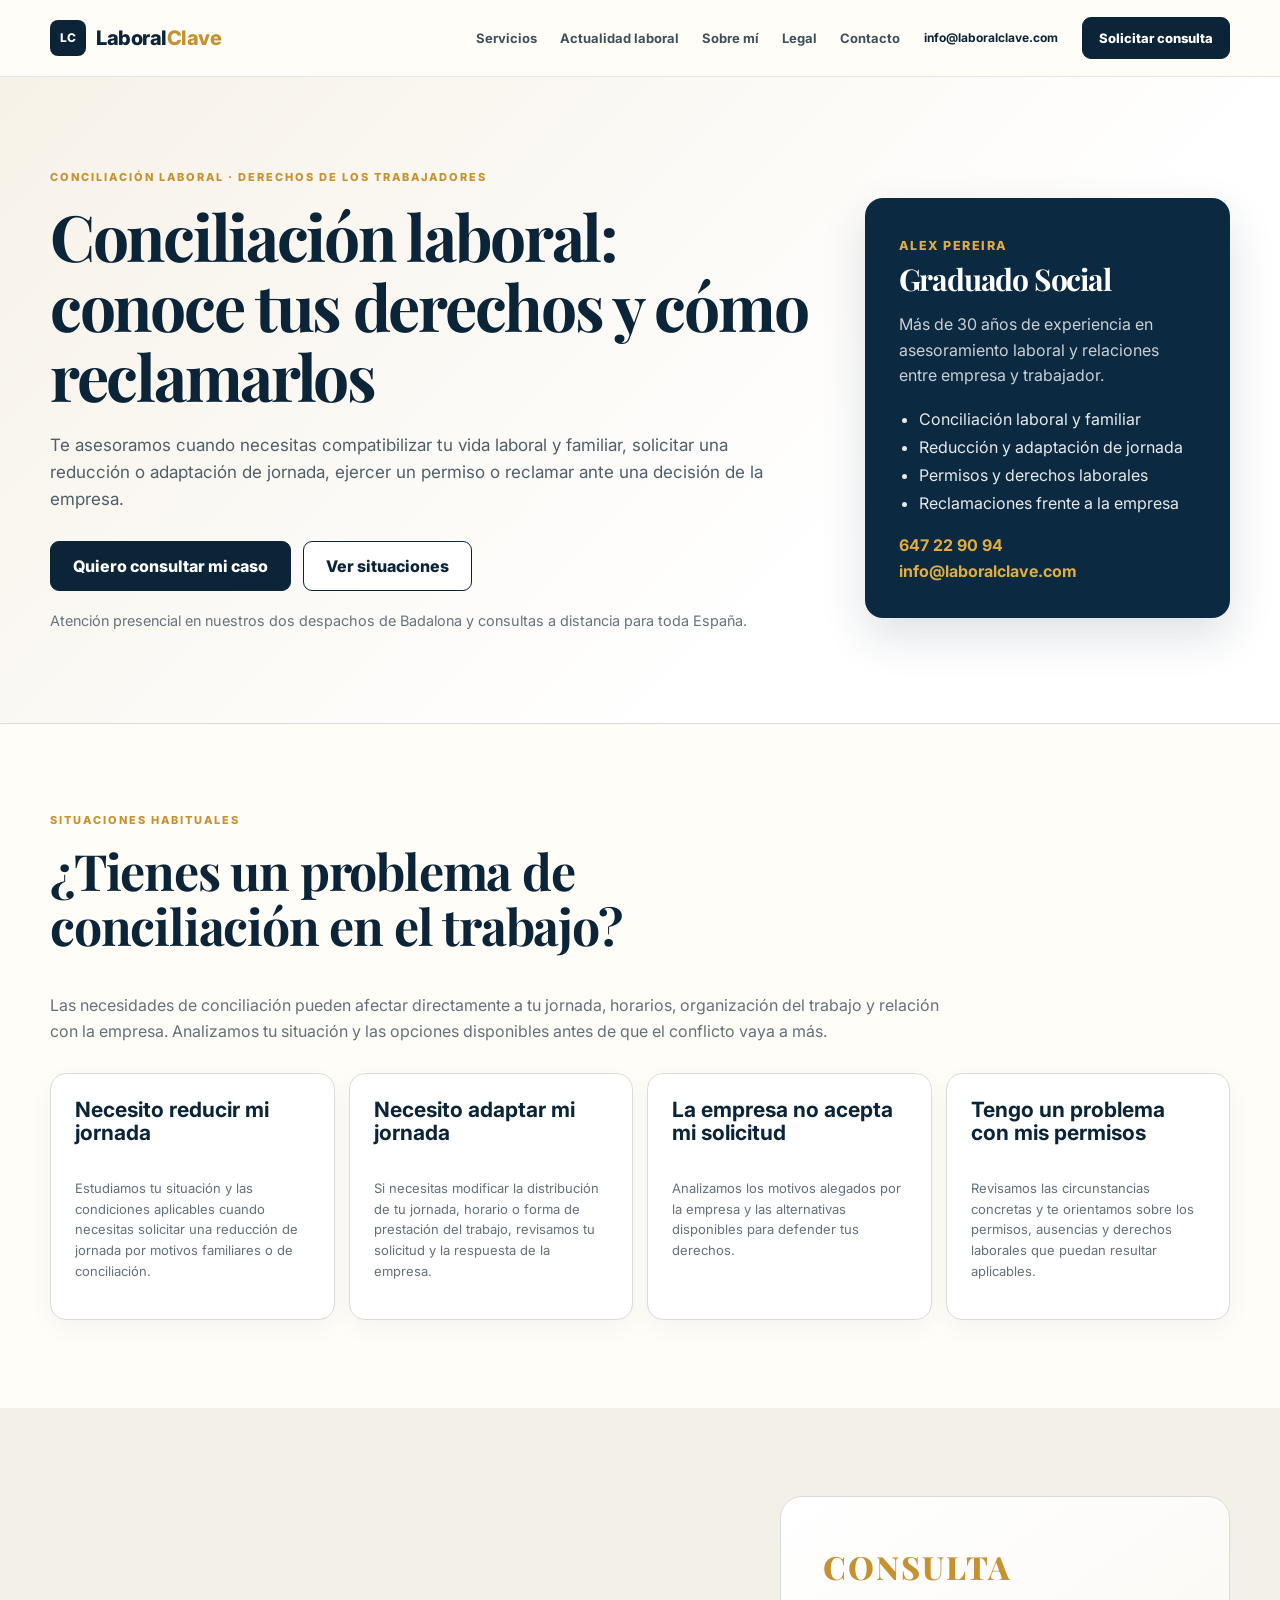
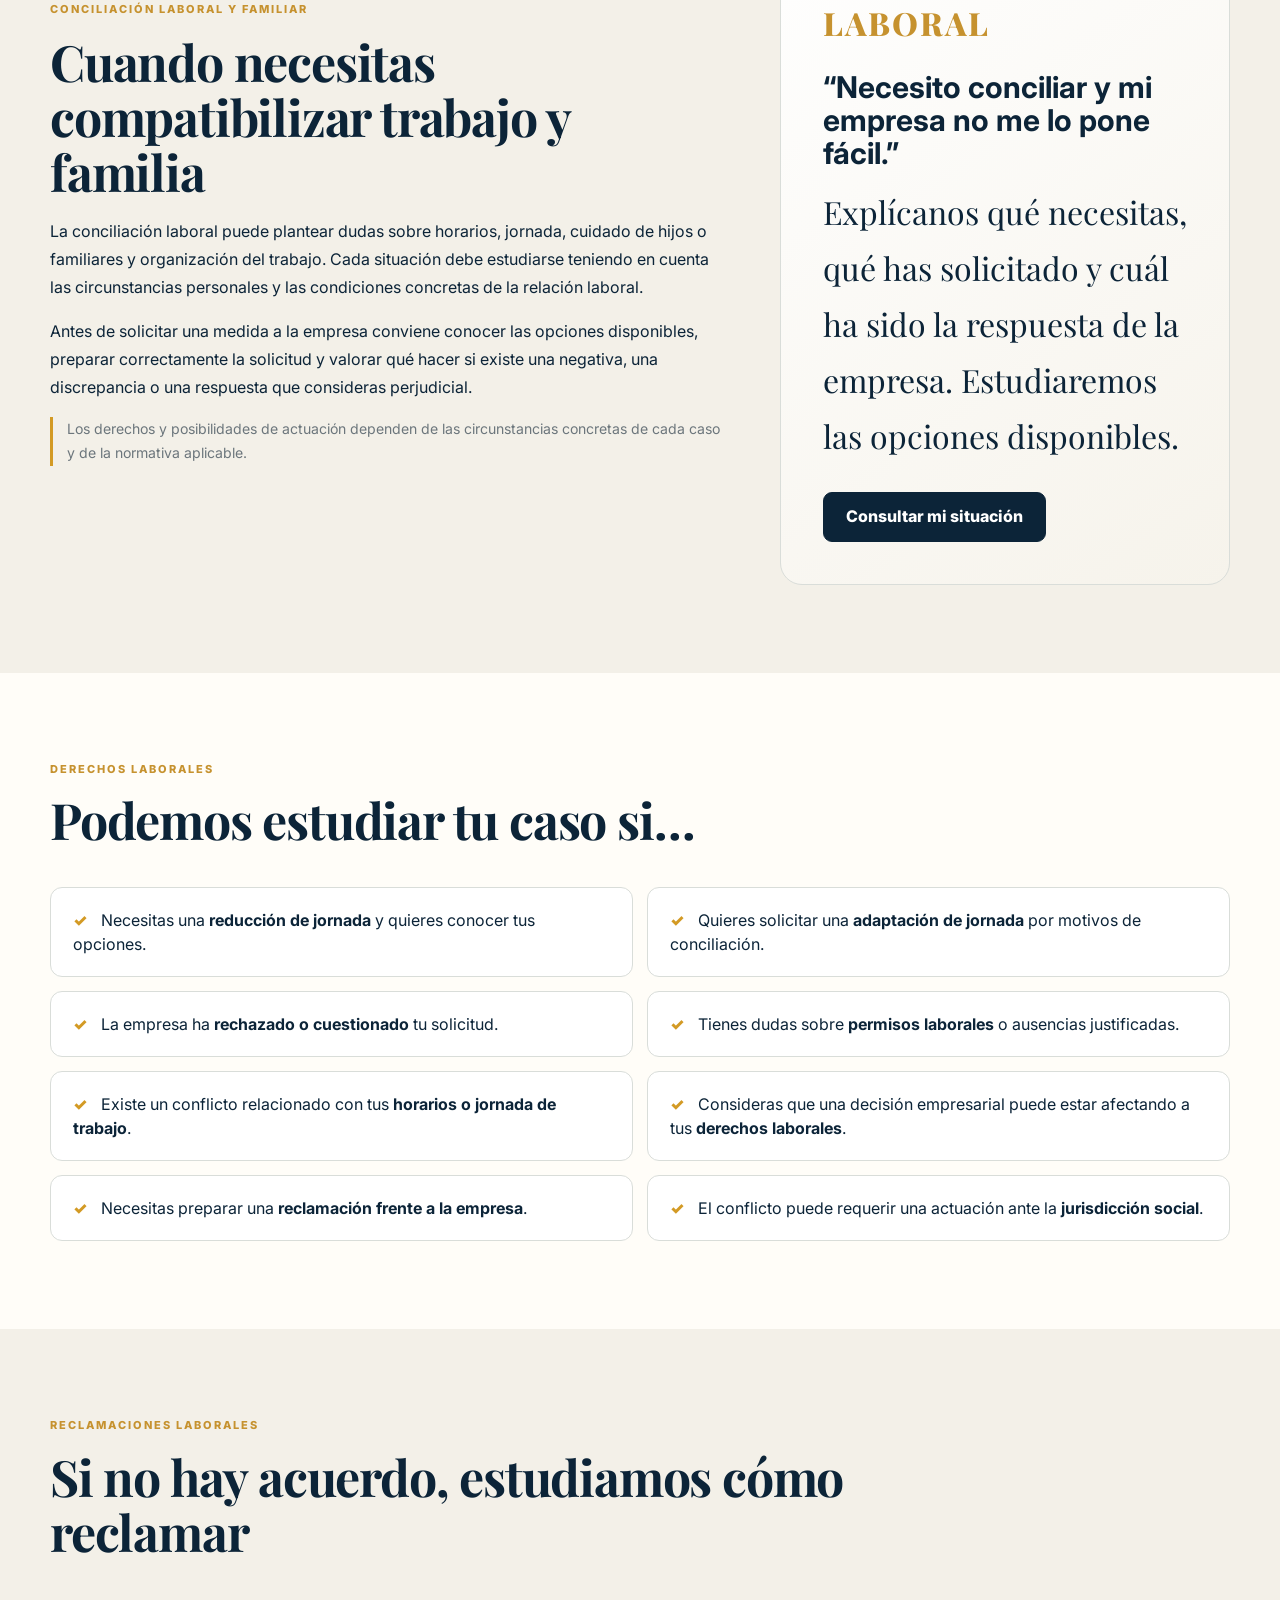
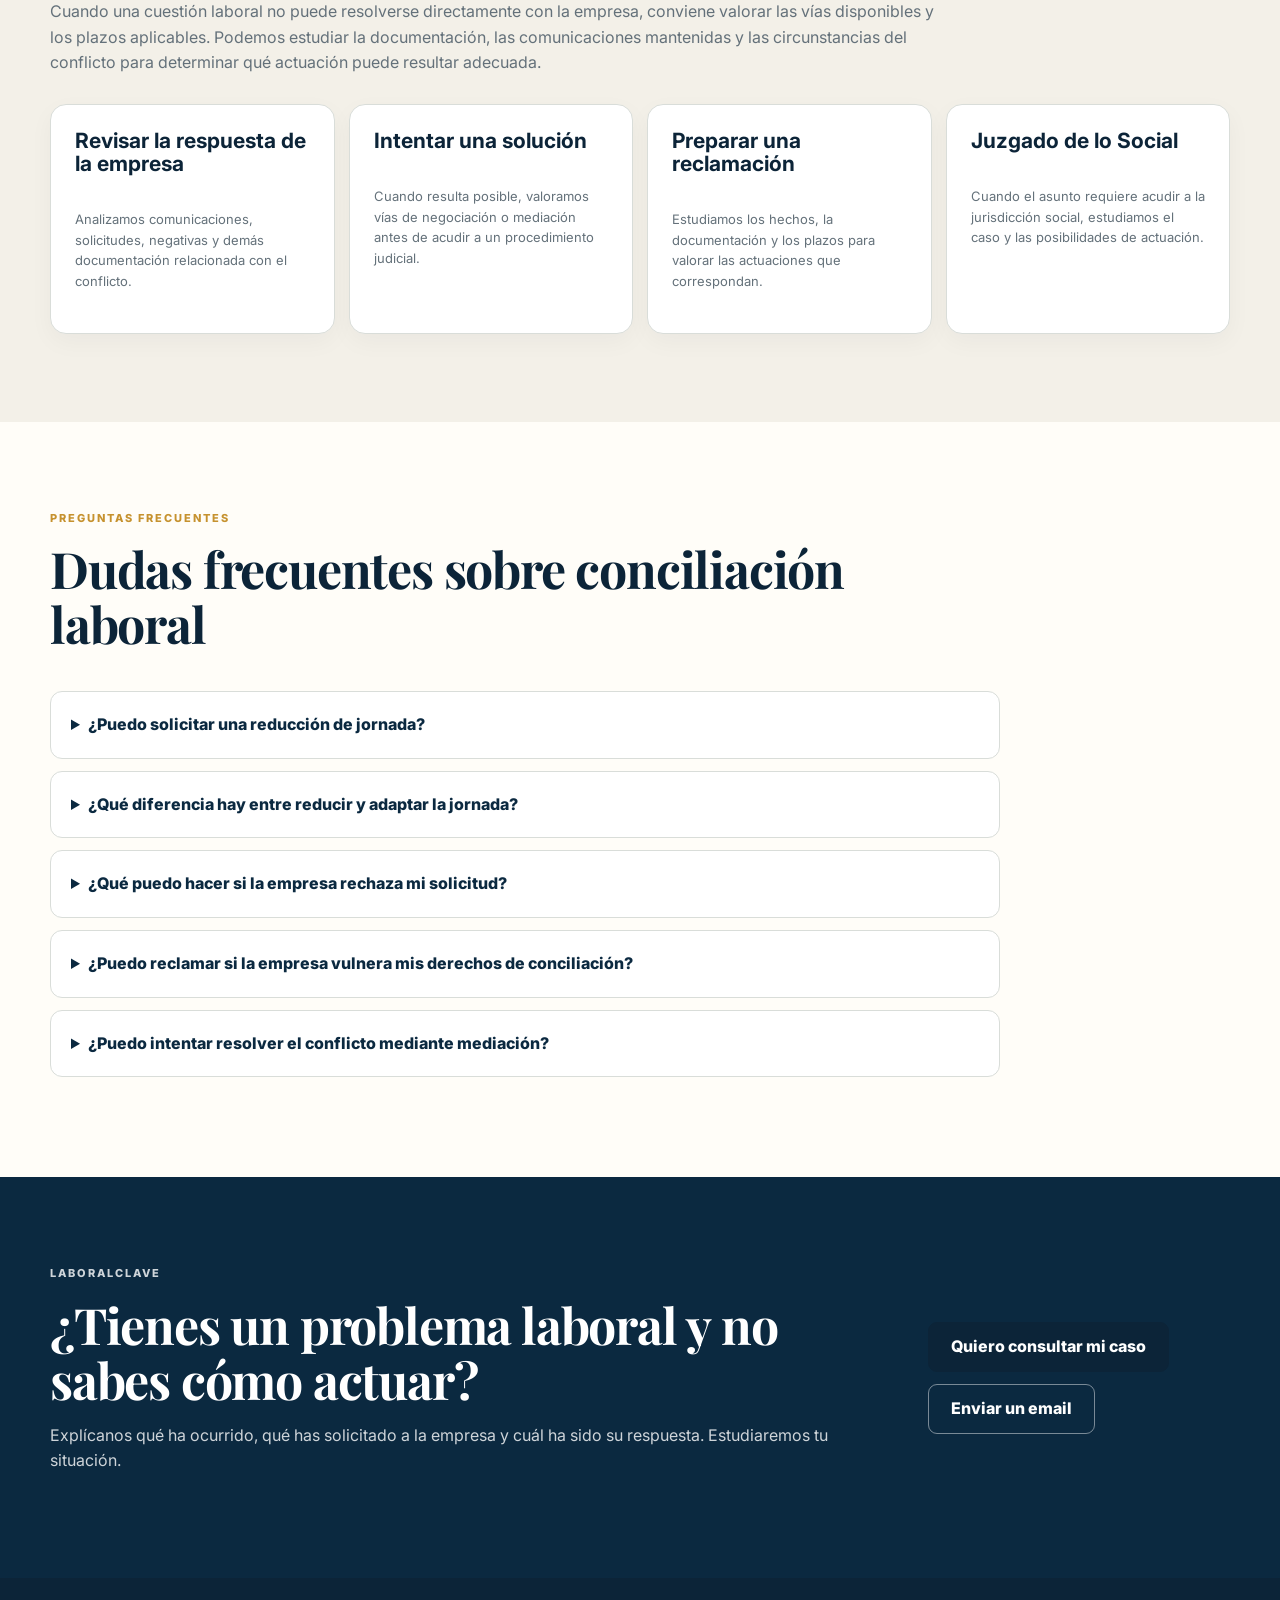
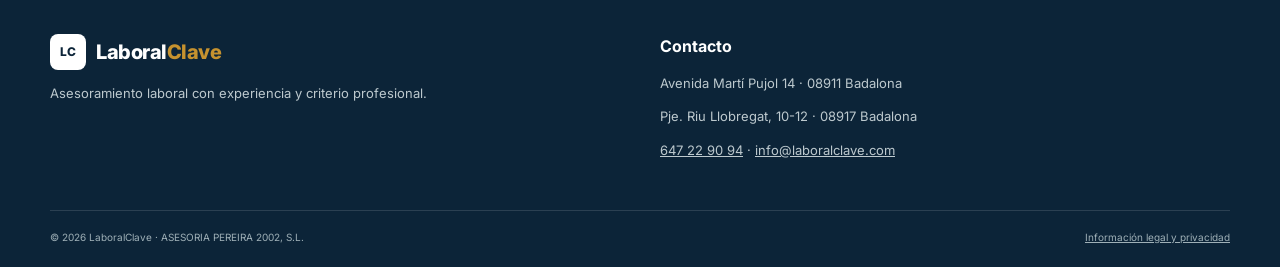
==== commit c74901cd: "Add additional contact address in index.html" ====
--- a/conciliacion/index.html
+++ b/conciliacion/index.html
@@ -425,6 +425,7 @@
     <div>
       <strong>Contacto</strong>
       <p>Avenida Martí Pujol 14 · 08911 Badalona</p>
+<p>Pje. Riu Llobregat, 10-12 · 08917 Badalona</p>
       <p>
         <a href="tel:+34647229094">647 22 90 94</a> ·
         <a href="mailto:info@laboralclave.com">info@laboralclave.com</a>
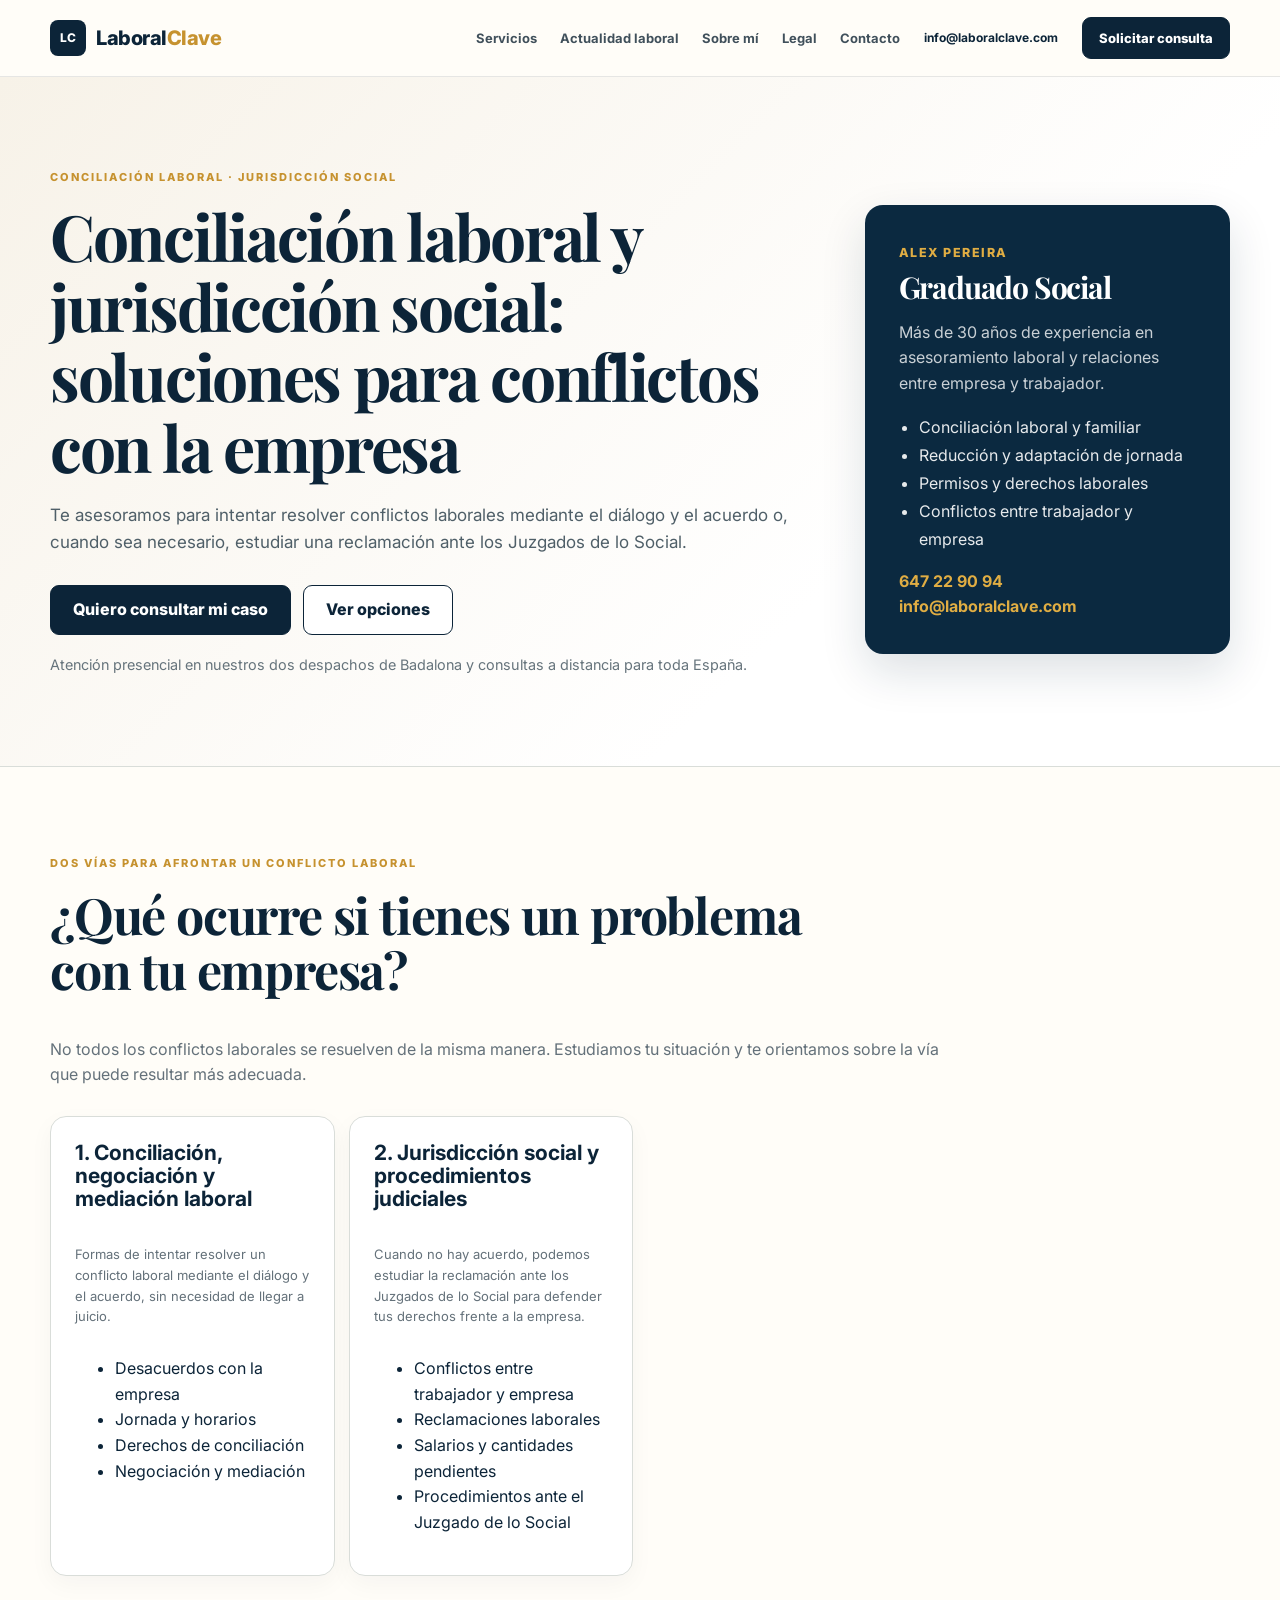
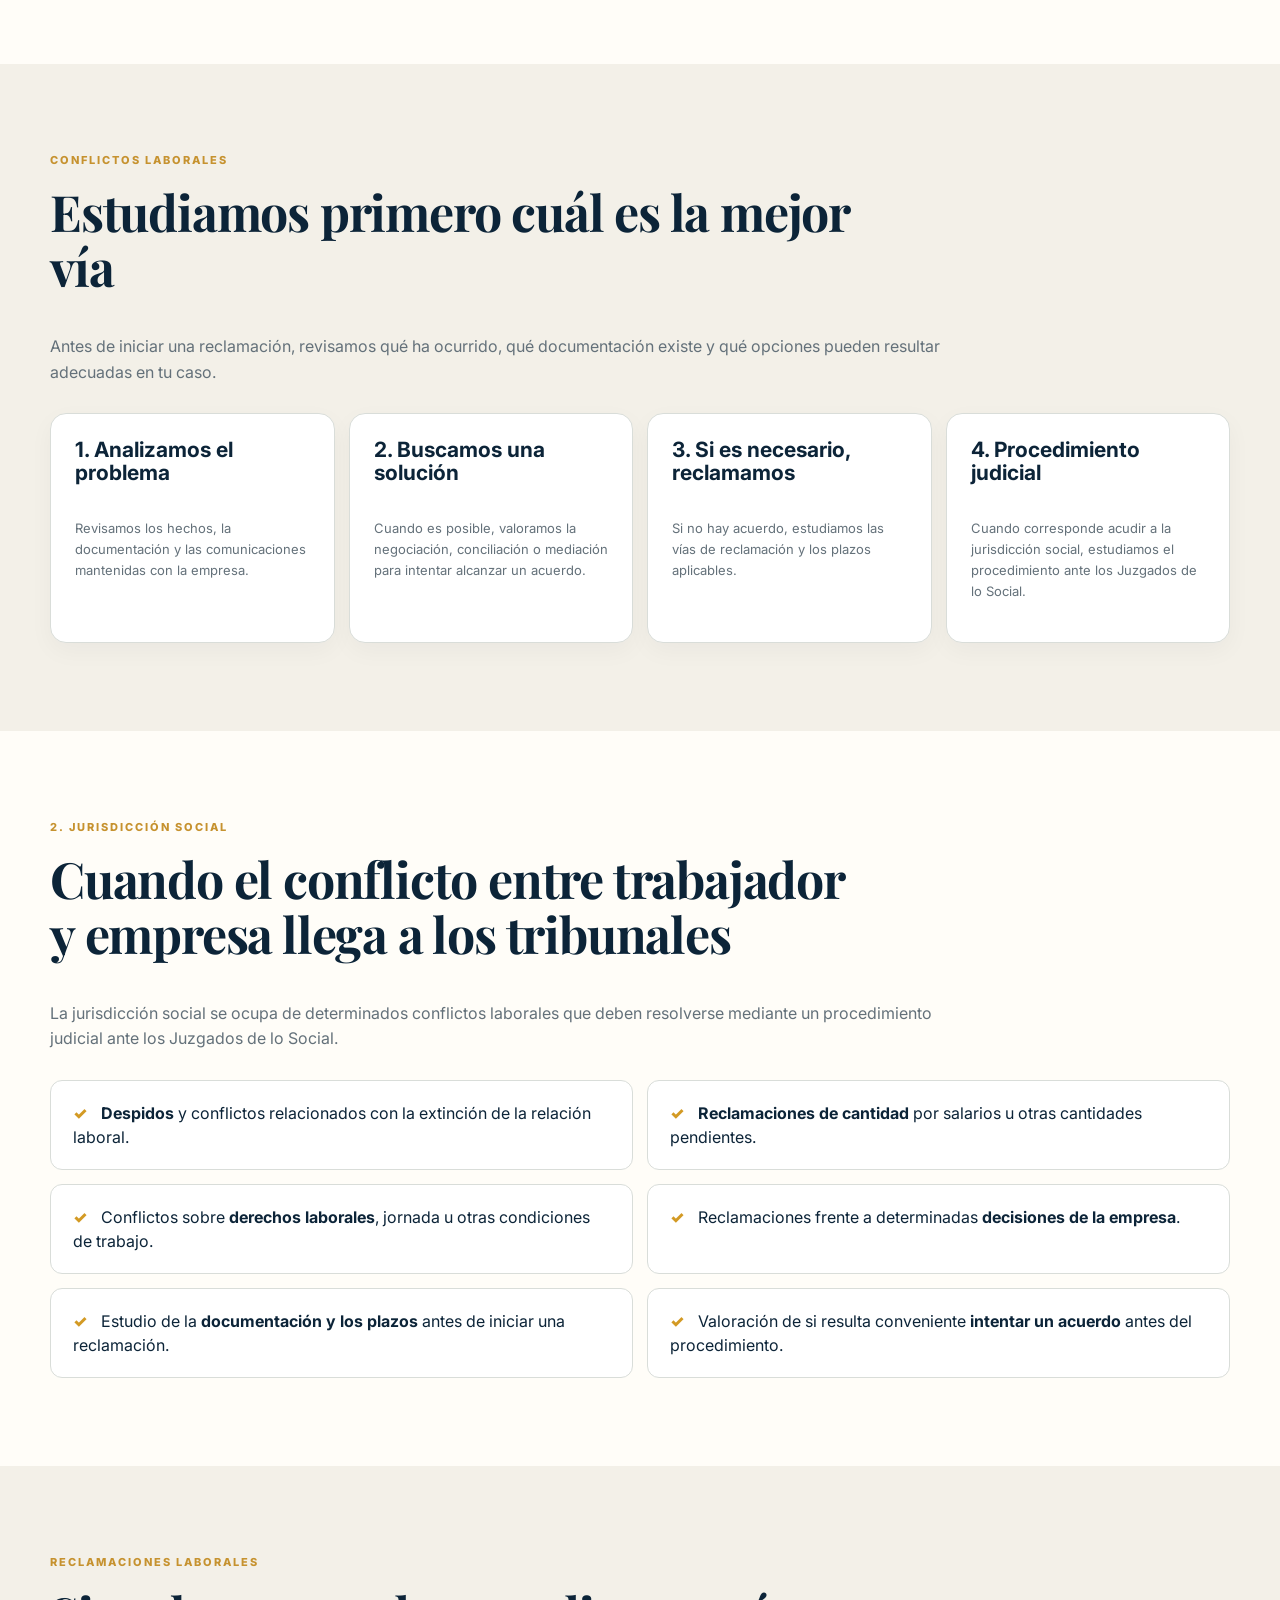
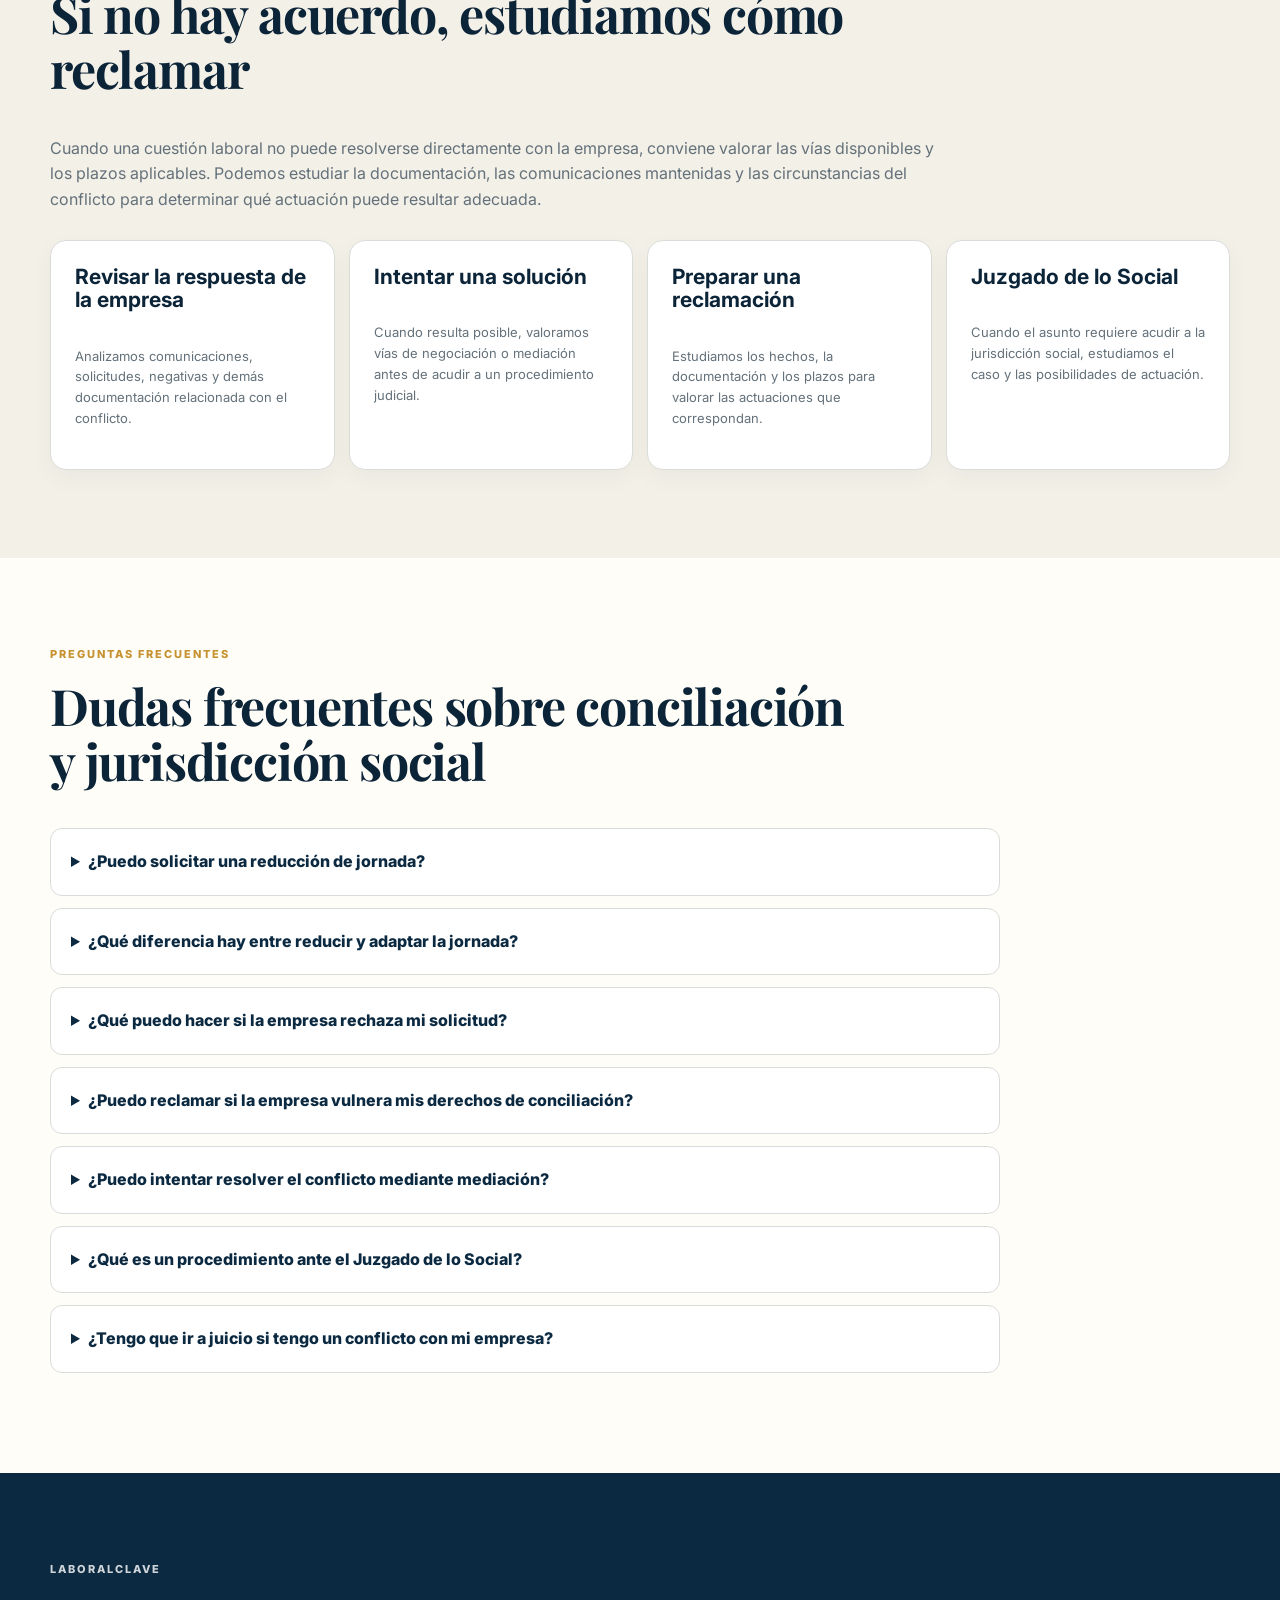
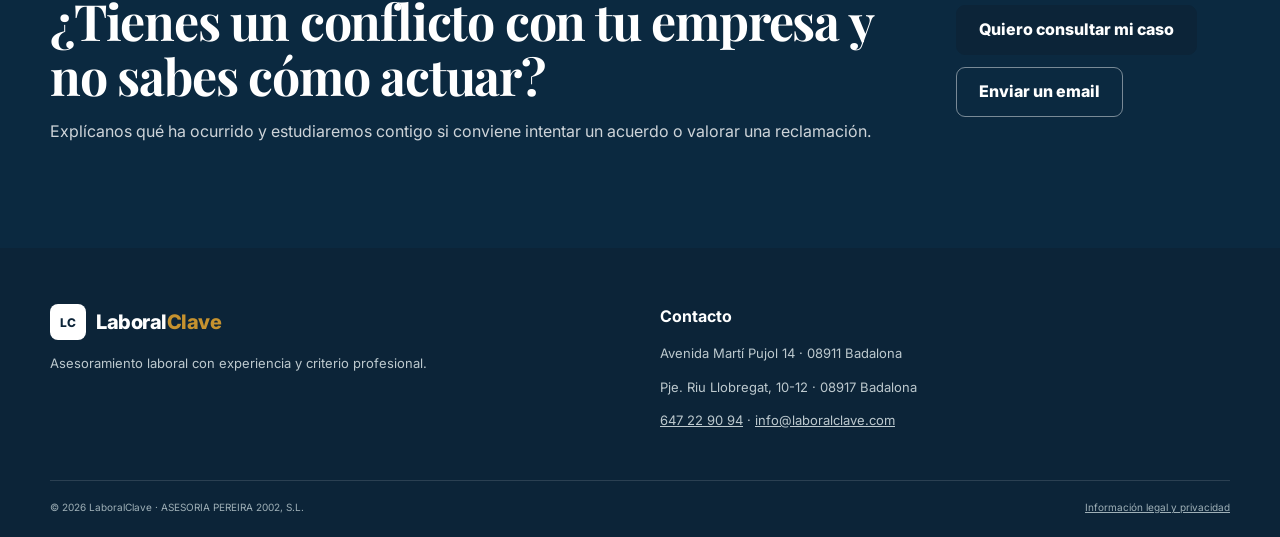
==== commit 6fac1be8: "Revise content for labor conciliation and jurisdiction Updated the title, meta description, and vari" ====
--- a/conciliacion/index.html
+++ b/conciliacion/index.html
@@ -4,9 +4,9 @@
   <meta charset="utf-8">
   <meta name="viewport" content="width=device-width, initial-scale=1">
 
-  <title>Conciliación Laboral y Derechos de los Trabajadores | LaboralClave</title>
-
-  <meta name="description" content="Asesoramiento sobre conciliación laboral, reducción y adaptación de jornada, permisos, reclamaciones laborales y derechos de los trabajadores.">
+  <title>Conciliación Laboral y Jurisdicción Social | LaboralClave</title>
+
+  <meta name="description" content="Asesoramiento en conciliación laboral y procedimientos ante los Juzgados de lo Social. Reducción y adaptación de jornada, permisos, reclamaciones y conflictos entre trabajadores y empresas.">
 
   <meta name="robots" content="index, follow, max-image-preview:large">
 
@@ -15,7 +15,7 @@
   <meta property="og:type" content="website">
   <meta property="og:locale" content="es_ES">
   <meta property="og:site_name" content="LaboralClave">
-  <meta property="og:title" content="Conciliación Laboral y Derechos de los Trabajadores | LaboralClave">
+  <meta property="og:title" content="Conciliación Laboral y Jurisdicción Social | LaboralClave">
   <meta property="og:description" content="Asesoramiento sobre conciliación laboral, reducción y adaptación de jornada, permisos, reclamaciones y derechos de los trabajadores.">
   <meta property="og:url" content="https://www.laboralclave.com/conciliacion/">
 
@@ -31,7 +31,7 @@
   {
     "@context":"https://schema.org",
     "@type":"Service",
-    "name":"Asesoramiento en conciliación laboral y derechos de los trabajadores",
+    "name":"Conciliación laboral y jurisdicción social",
     "provider":{
       "@type":"Organization",
       "name":"LaboralClave",
@@ -39,7 +39,7 @@
     },
     "areaServed":"ES",
     "url":"https://www.laboralclave.com/conciliacion/",
-    "description":"Asesoramiento profesional sobre conciliación laboral, reducción y adaptación de jornada, permisos, reclamaciones y derechos de los trabajadores."
+    "description":"Asesoramiento profesional en conciliación laboral, negociación, mediación y procedimientos ante los Juzgados de lo Social."
   }
   </script>
 </head>
@@ -75,19 +75,18 @@
   <div class="wrap service-hero-grid">
 
     <div>
-      <p class="eyebrow">Conciliación laboral · Derechos de los trabajadores</p>
-
-      <h1>Conciliación laboral: conoce tus derechos y cómo reclamarlos</h1>
+      <p class="eyebrow">Conciliación laboral · Jurisdicción social</p>
+
+      <h1>Conciliación laboral y jurisdicción social: soluciones para conflictos con la empresa</h1>
 
       <p class="hero-lead">
-        Te asesoramos cuando necesitas compatibilizar tu vida laboral y familiar,
-        solicitar una reducción o adaptación de jornada, ejercer un permiso o
-        reclamar ante una decisión de la empresa.
+        Te asesoramos para intentar resolver conflictos laborales mediante el diálogo
+        y el acuerdo o, cuando sea necesario, estudiar una reclamación ante los Juzgados de lo Social.
       </p>
 
       <div class="hero-actions">
         <a class="btn" href="../#contacto">Quiero consultar mi caso</a>
-        <a class="btn btn-secondary" href="#situaciones">Ver situaciones</a>
+        <a class="btn btn-secondary" href="#conciliacion">Ver opciones</a>
       </div>
 
       <p class="service-note">
@@ -108,7 +107,7 @@
         <li>Conciliación laboral y familiar</li>
         <li>Reducción y adaptación de jornada</li>
         <li>Permisos y derechos laborales</li>
-        <li>Reclamaciones frente a la empresa</li>
+        <li>Conflictos entre trabajador y empresa</li>
       </ul>
 
       <a href="tel:+34647229094">647 22 90 94</a><br>
@@ -119,52 +118,47 @@
 </section>
 
 
-<section class="section" id="situaciones">
+<section class="section" id="conciliacion">
   <div class="wrap">
 
     <div class="section-heading">
-      <p class="eyebrow">Situaciones habituales</p>
-      <h2>¿Tienes un problema de conciliación en el trabajo?</h2>
+      <p class="eyebrow">Dos vías para afrontar un conflicto laboral</p>
+      <h2>¿Qué ocurre si tienes un problema con tu empresa?</h2>
     </div>
 
     <p class="section-text service-intro">
-      Las necesidades de conciliación pueden afectar directamente a tu jornada,
-      horarios, organización del trabajo y relación con la empresa.
-      Analizamos tu situación y las opciones disponibles antes de que el conflicto vaya a más.
+      No todos los conflictos laborales se resuelven de la misma manera. Estudiamos tu situación
+      y te orientamos sobre la vía que puede resultar más adecuada.
     </p>
 
     <div class="cards service-cards">
 
       <article class="card">
-        <h3>Necesito reducir mi jornada</h3>
-        <p>
-          Estudiamos tu situación y las condiciones aplicables cuando necesitas
-          solicitar una reducción de jornada por motivos familiares o de conciliación.
-        </p>
-      </article>
-
-      <article class="card">
-        <h3>Necesito adaptar mi jornada</h3>
-        <p>
-          Si necesitas modificar la distribución de tu jornada, horario o forma de prestación
-          del trabajo, revisamos tu solicitud y la respuesta de la empresa.
-        </p>
-      </article>
-
-      <article class="card">
-        <h3>La empresa no acepta mi solicitud</h3>
-        <p>
-          Analizamos los motivos alegados por la empresa y las alternativas disponibles
-          para defender tus derechos.
-        </p>
-      </article>
-
-      <article class="card">
-        <h3>Tengo un problema con mis permisos</h3>
-        <p>
-          Revisamos las circunstancias concretas y te orientamos sobre los permisos,
-          ausencias y derechos laborales que puedan resultar aplicables.
-        </p>
+        <h3>1. Conciliación, negociación y mediación laboral</h3>
+        <p>
+          Formas de intentar resolver un conflicto laboral mediante el diálogo y el acuerdo,
+          sin necesidad de llegar a juicio.
+        </p>
+        <ul>
+          <li>Desacuerdos con la empresa</li>
+          <li>Jornada y horarios</li>
+          <li>Derechos de conciliación</li>
+          <li>Negociación y mediación</li>
+        </ul>
+      </article>
+
+      <article class="card">
+        <h3>2. Jurisdicción social y procedimientos judiciales</h3>
+        <p>
+          Cuando no hay acuerdo, podemos estudiar la reclamación ante los Juzgados de lo Social
+          para defender tus derechos frente a la empresa.
+        </p>
+        <ul>
+          <li>Conflictos entre trabajador y empresa</li>
+          <li>Reclamaciones laborales</li>
+          <li>Salarios y cantidades pendientes</li>
+          <li>Procedimientos ante el Juzgado de lo Social</li>
+        </ul>
       </article>
 
     </div>
@@ -173,43 +167,40 @@
 
 
 <section class="section section-soft">
-  <div class="wrap service-two-col">
-
-    <div>
-      <p class="eyebrow">Conciliación laboral y familiar</p>
-
-      <h2>Cuando necesitas compatibilizar trabajo y familia</h2>
-
-      <p>
-        La conciliación laboral puede plantear dudas sobre horarios, jornada,
-        cuidado de hijos o familiares y organización del trabajo.
-        Cada situación debe estudiarse teniendo en cuenta las circunstancias personales
-        y las condiciones concretas de la relación laboral.
-      </p>
-
-      <p>
-        Antes de solicitar una medida a la empresa conviene conocer las opciones disponibles,
-        preparar correctamente la solicitud y valorar qué hacer si existe una negativa,
-        una discrepancia o una respuesta que consideras perjudicial.
-      </p>
-
-      <p class="service-disclaimer">
-        Los derechos y posibilidades de actuación dependen de las circunstancias concretas
-        de cada caso y de la normativa aplicable.
-      </p>
-    </div>
-
-    <div class="quote-card service-cta-card">
-      <p class="eyebrow">Consulta laboral</p>
-
-      <h3>“Necesito conciliar y mi empresa no me lo pone fácil.”</h3>
-
-      <p>
-        Explícanos qué necesitas, qué has solicitado y cuál ha sido la respuesta de la empresa.
-        Estudiaremos las opciones disponibles.
-      </p>
-
-      <a class="btn" href="../#contacto">Consultar mi situación</a>
+  <div class="wrap">
+
+    <div class="section-heading">
+      <p class="eyebrow">Conflictos laborales</p>
+      <h2>Estudiamos primero cuál es la mejor vía</h2>
+    </div>
+
+    <p class="section-text service-intro">
+      Antes de iniciar una reclamación, revisamos qué ha ocurrido, qué documentación existe
+      y qué opciones pueden resultar adecuadas en tu caso.
+    </p>
+
+    <div class="cards service-cards">
+
+      <article class="card">
+        <h3>1. Analizamos el problema</h3>
+        <p>Revisamos los hechos, la documentación y las comunicaciones mantenidas con la empresa.</p>
+      </article>
+
+      <article class="card">
+        <h3>2. Buscamos una solución</h3>
+        <p>Cuando es posible, valoramos la negociación, conciliación o mediación para intentar alcanzar un acuerdo.</p>
+      </article>
+
+      <article class="card">
+        <h3>3. Si es necesario, reclamamos</h3>
+        <p>Si no hay acuerdo, estudiamos las vías de reclamación y los plazos aplicables.</p>
+      </article>
+
+      <article class="card">
+        <h3>4. Procedimiento judicial</h3>
+        <p>Cuando corresponde acudir a la jurisdicción social, estudiamos el procedimiento ante los Juzgados de lo Social.</p>
+      </article>
+
     </div>
 
   </div>
@@ -220,45 +211,39 @@
   <div class="wrap">
 
     <div class="section-heading">
-      <p class="eyebrow">Derechos laborales</p>
-
-      <h2>Podemos estudiar tu caso si…</h2>
-    </div>
+      <p class="eyebrow">2. Jurisdicción social</p>
+      <h2>Cuando el conflicto entre trabajador y empresa llega a los tribunales</h2>
+    </div>
+
+    <p class="section-text service-intro">
+      La jurisdicción social se ocupa de determinados conflictos laborales que deben resolverse
+      mediante un procedimiento judicial ante los Juzgados de lo Social.
+    </p>
 
     <div class="service-check-grid">
 
       <div>
-        Necesitas una <strong>reducción de jornada</strong> y quieres conocer tus opciones.
-      </div>
-
-      <div>
-        Quieres solicitar una <strong>adaptación de jornada</strong> por motivos de conciliación.
-      </div>
-
-      <div>
-        La empresa ha <strong>rechazado o cuestionado</strong> tu solicitud.
-      </div>
-
-      <div>
-        Tienes dudas sobre <strong>permisos laborales</strong> o ausencias justificadas.
-      </div>
-
-      <div>
-        Existe un conflicto relacionado con tus <strong>horarios o jornada de trabajo</strong>.
-      </div>
-
-      <div>
-        Consideras que una decisión empresarial puede estar afectando a tus
-        <strong>derechos laborales</strong>.
-      </div>
-
-      <div>
-        Necesitas preparar una <strong>reclamación frente a la empresa</strong>.
-      </div>
-
-      <div>
-        El conflicto puede requerir una actuación ante la
-        <strong>jurisdicción social</strong>.
+        <strong>Despidos</strong> y conflictos relacionados con la extinción de la relación laboral.
+      </div>
+
+      <div>
+        <strong>Reclamaciones de cantidad</strong> por salarios u otras cantidades pendientes.
+      </div>
+
+      <div>
+        Conflictos sobre <strong>derechos laborales</strong>, jornada u otras condiciones de trabajo.
+      </div>
+
+      <div>
+        Reclamaciones frente a determinadas <strong>decisiones de la empresa</strong>.
+      </div>
+
+      <div>
+        Estudio de la <strong>documentación y los plazos</strong> antes de iniciar una reclamación.
+      </div>
+
+      <div>
+        Valoración de si resulta conveniente <strong>intentar un acuerdo</strong> antes del procedimiento.
       </div>
 
     </div>
@@ -329,7 +314,7 @@
     <div class="section-heading">
       <p class="eyebrow">Preguntas frecuentes</p>
 
-      <h2>Dudas frecuentes sobre conciliación laboral</h2>
+      <h2>Dudas frecuentes sobre conciliación y jurisdicción social</h2>
     </div>
 
     <div class="faq-list">
@@ -379,6 +364,23 @@
         </p>
       </details>
 
+      <details>
+        <summary>¿Qué es un procedimiento ante el Juzgado de lo Social?</summary>
+        <p>
+          Es un procedimiento judicial para resolver determinados conflictos laborales
+          entre trabajadores y empresas.
+        </p>
+      </details>
+
+      <details>
+        <summary>¿Tengo que ir a juicio si tengo un conflicto con mi empresa?</summary>
+        <p>
+          No necesariamente. Primero conviene estudiar si el conflicto puede resolverse
+          mediante negociación, conciliación o mediación. Si no es posible, se valorará
+          la vía de reclamación que corresponda.
+        </p>
+      </details>
+
     </div>
 
   </div>
@@ -391,11 +393,11 @@
     <div>
       <p class="eyebrow">LaboralClave</p>
 
-      <h2>¿Tienes un problema laboral y no sabes cómo actuar?</h2>
+      <h2>¿Tienes un conflicto con tu empresa y no sabes cómo actuar?</h2>
 
       <p>
-        Explícanos qué ha ocurrido, qué has solicitado a la empresa
-        y cuál ha sido su respuesta. Estudiaremos tu situación.
+        Explícanos qué ha ocurrido y estudiaremos contigo si conviene intentar un acuerdo
+        o valorar una reclamación.
       </p>
     </div>
 
